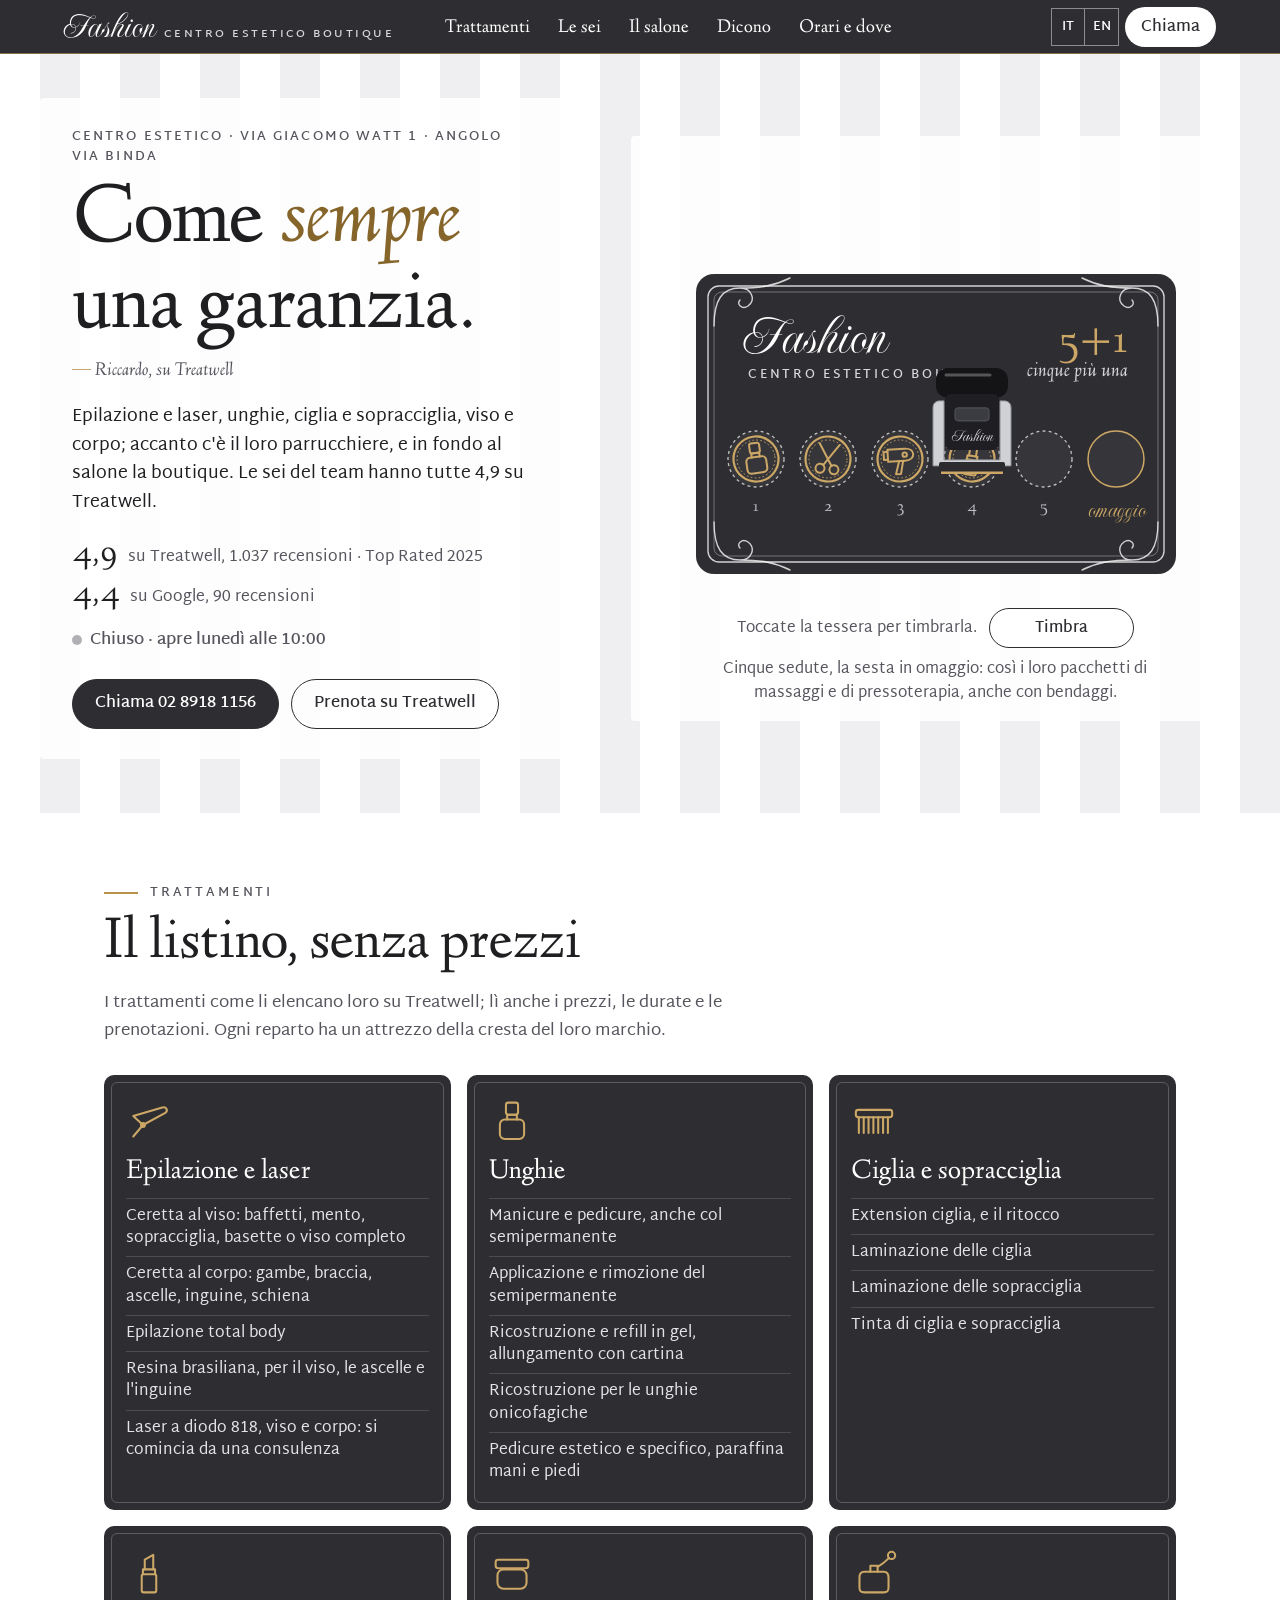
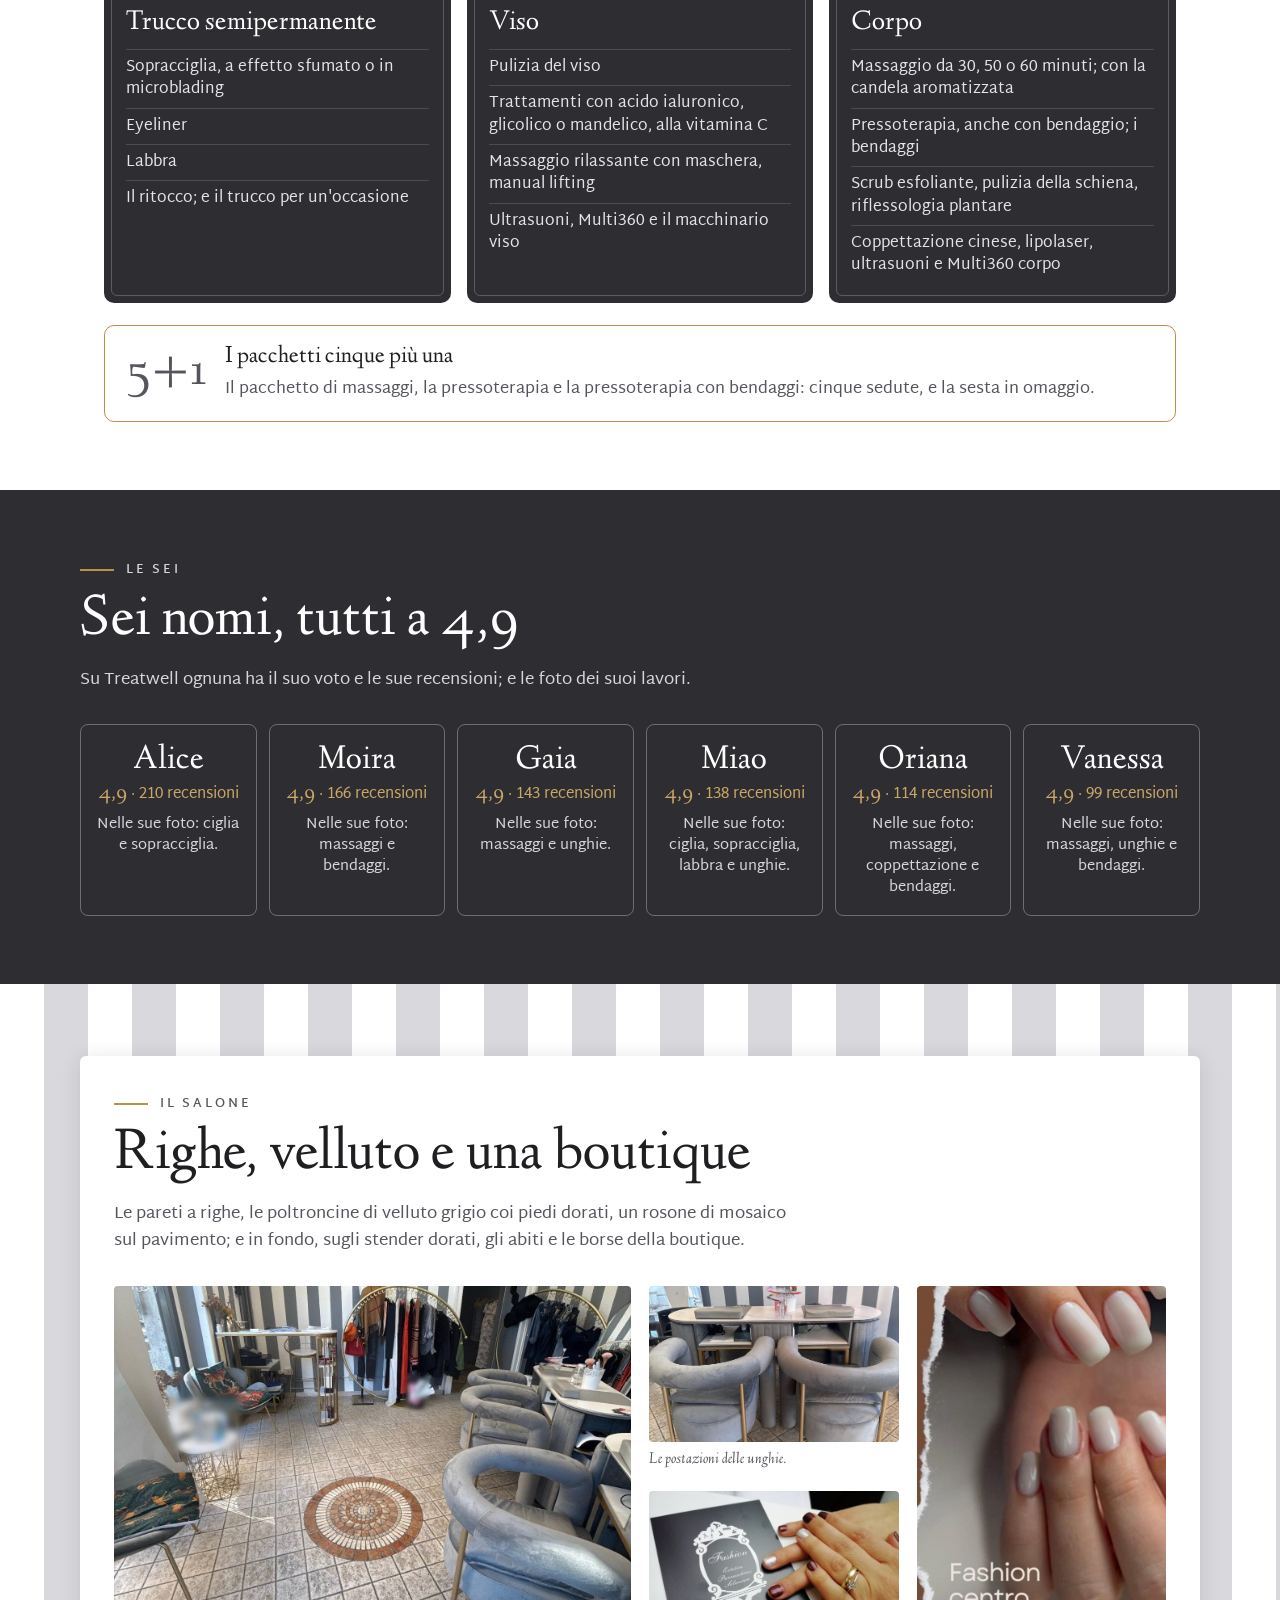
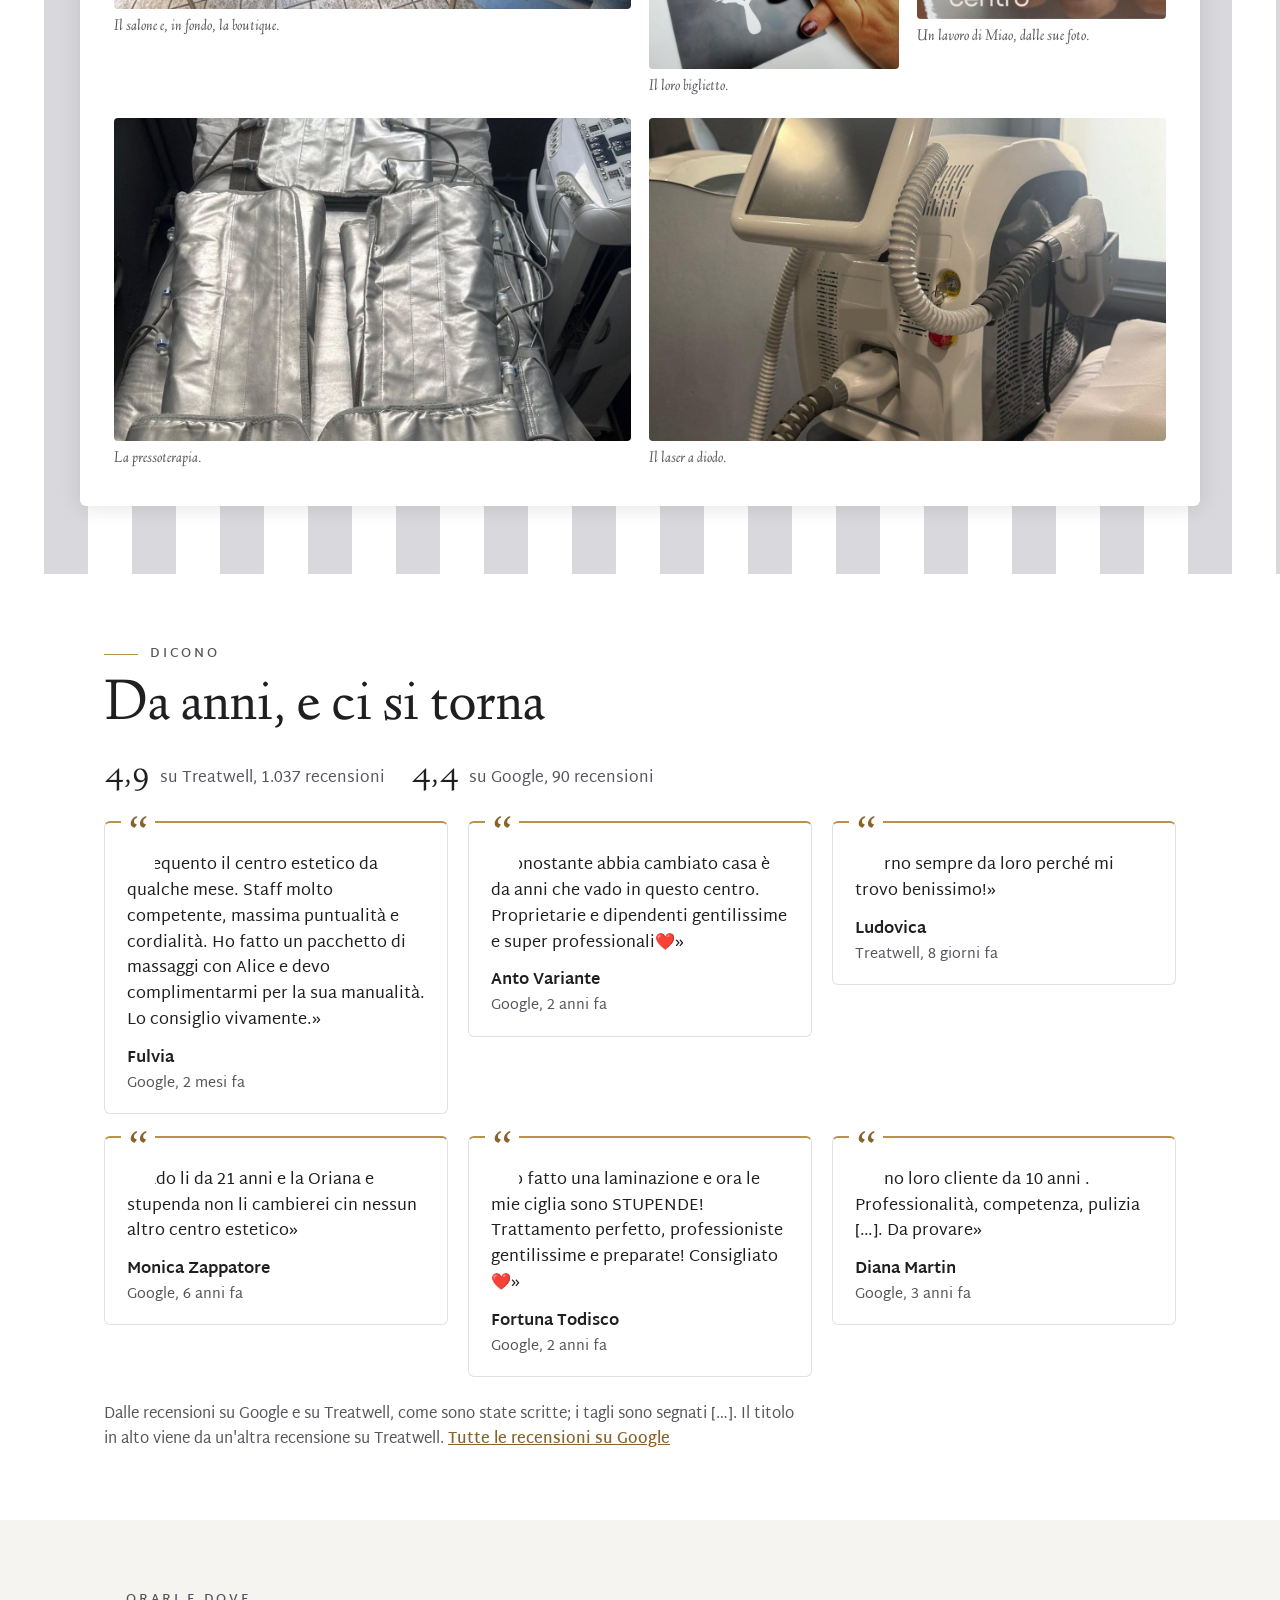
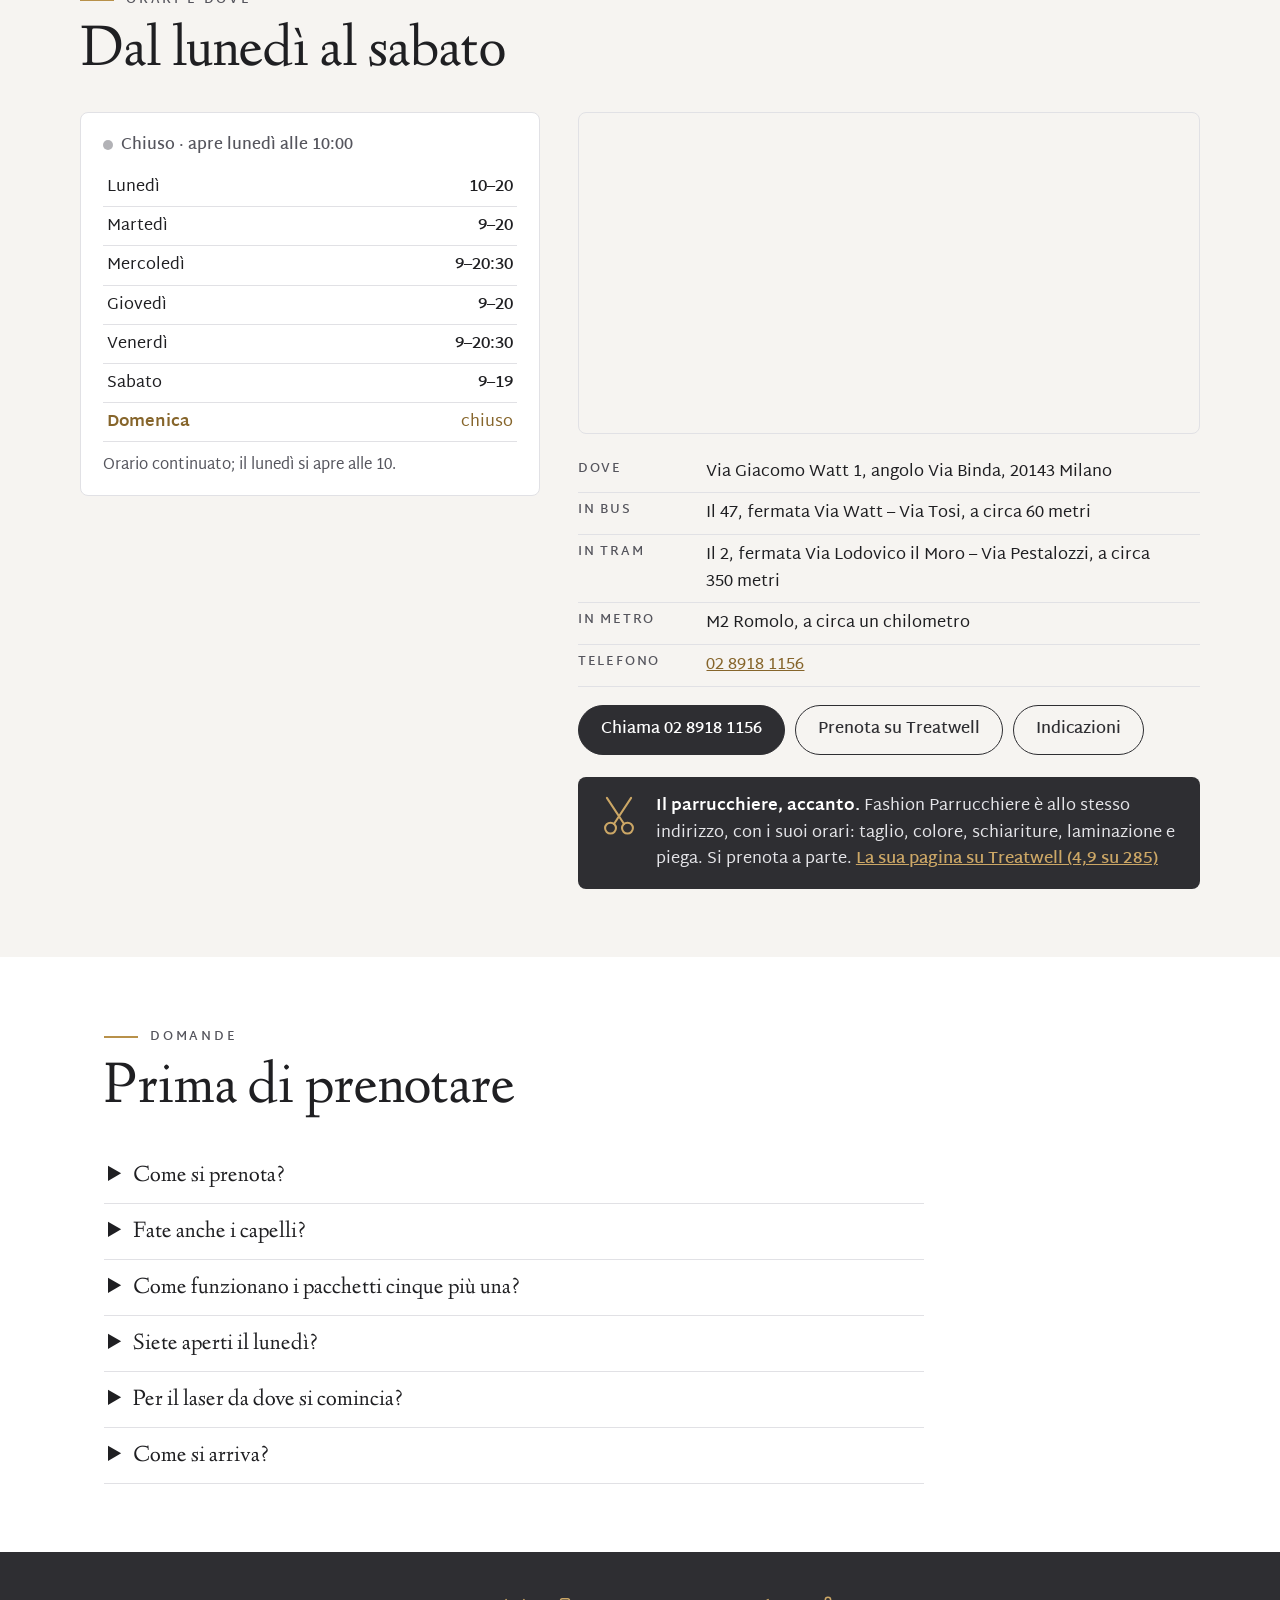
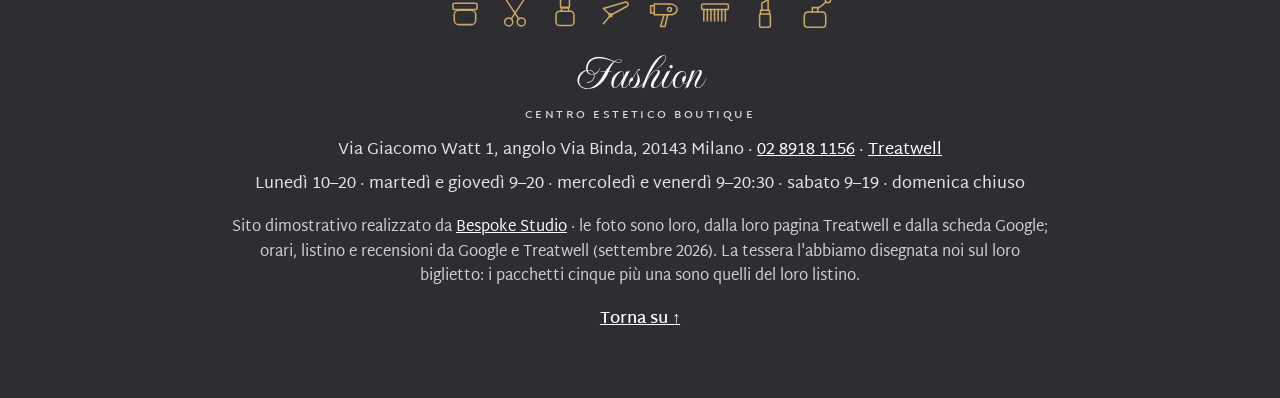
==== index.html @ 40dfea44 "Fashion Centro Estetico Boutique, Via Watt 1 — la tessera cinque più una Il centro estetico di Via G" ====
<!DOCTYPE html>
<html lang="it" class="no-js">
<head>
<meta charset="utf-8">
<meta name="viewport" content="width=device-width, initial-scale=1">
<script>(function(){var r=document.documentElement;r.classList.remove('no-js');
/* la firma: finché main.js non parte la tessera resta senza timbri; se il codice non arriva, dopo 2,5 s è piena (stato finale) */
try{if(!matchMedia('(prefers-reduced-motion: reduce)').matches){r.classList.add('firma-attesa');window.__attesaTessera=setTimeout(function(){r.classList.remove('firma-attesa')},2500)}}catch(e){}})()</script>
<title>Fashion Centro Estetico Boutique — Via Watt 1, Milano</title>
<meta name="description" content="Fashion Centro Estetico Boutique, Via Giacomo Watt 1 (angolo Via Binda), Milano: epilazione e laser, unghie, ciglia e sopracciglia, trucco semipermanente, viso e corpo; accanto il parrucchiere e in fondo al salone la boutique. Treatwell 4,9 su 1.037 recensioni. Tel. 02 8918 1156.">
<link rel="canonical" href="https://rotenzark.github.io/fashion-centro-estetico-via-watt/">
<meta property="og:type" content="website">
<meta property="og:title" content="Fashion Centro Estetico Boutique — come sempre una garanzia">
<meta property="og:description" content="Il centro estetico di Via Giacomo Watt 1, Milano: epilazione, unghie, ciglia, viso e corpo, e i pacchetti cinque più una.">
<meta property="og:image" content="https://rotenzark.github.io/fashion-centro-estetico-via-watt/img/og.jpg">
<meta property="og:url" content="https://rotenzark.github.io/fashion-centro-estetico-via-watt/">
<meta property="og:locale" content="it_IT">
<meta name="twitter:card" content="summary_large_image">
<meta name="theme-color" content="#2E2E32">
<link rel="icon" href="img/favicon.svg" type="image/svg+xml">
<link rel="icon" href="img/favicon-32.png" sizes="32x32" type="image/png">
<link rel="apple-touch-icon" href="img/apple-touch-icon.png">
<link rel="preconnect" href="https://fonts.googleapis.com">
<link rel="preconnect" href="https://fonts.gstatic.com" crossorigin>
<link href="https://fonts.googleapis.com/css2?family=Imperial+Script&amp;family=Linden+Hill:ital@0;1&amp;family=Martel+Sans:wght@400;600;700&amp;display=swap" rel="stylesheet">
<link rel="stylesheet" href="css/styles.css?v=1">
<script src="https://cdn.jsdelivr.net/npm/gsap@3.12.5/dist/gsap.min.js" defer></script>
<script src="https://cdn.jsdelivr.net/npm/gsap@3.12.5/dist/ScrollTrigger.min.js" defer></script>
<script src="js/main.js?v=1" defer></script>
<script type="application/ld+json">
{"@context":"https://schema.org","@type":"BeautySalon","name":"Fashion Centro Estetico Boutique","description":"Centro estetico in Via Giacomo Watt 1, angolo Via Binda, a Milano: epilazione a cera, resina e laser a diodo, unghie, ciglia e sopracciglia, trucco semipermanente, trattamenti viso e corpo, massaggi e pressoterapia anche in pacchetti cinque più una. Accanto il parrucchiere, in fondo al salone la boutique.","url":"https://rotenzark.github.io/fashion-centro-estetico-via-watt/","image":"https://rotenzark.github.io/fashion-centro-estetico-via-watt/img/og.jpg","telephone":"+39 02 8918 1156","address":{"@type":"PostalAddress","streetAddress":"Via Giacomo Watt 1","postalCode":"20143","addressLocality":"Milano","addressRegion":"MI","addressCountry":"IT"},"geo":{"@type":"GeoCoordinates","latitude":45.44437,"longitude":9.155},"openingHoursSpecification":[{"@type":"OpeningHoursSpecification","dayOfWeek":"Monday","opens":"10:00","closes":"20:00"},{"@type":"OpeningHoursSpecification","dayOfWeek":["Tuesday","Thursday"],"opens":"09:00","closes":"20:00"},{"@type":"OpeningHoursSpecification","dayOfWeek":["Wednesday","Friday"],"opens":"09:00","closes":"20:30"},{"@type":"OpeningHoursSpecification","dayOfWeek":"Saturday","opens":"09:00","closes":"19:00"}],"aggregateRating":{"@type":"AggregateRating","ratingValue":"4.4","reviewCount":"90","bestRating":"5"},"sameAs":["https://www.treatwell.it/salone/fashion-centro-estetico-boutique/"]}
</script>
<script type="application/ld+json">
{"@context":"https://schema.org","@type":"FAQPage","mainEntity":[
{"@type":"Question","name":"Come si prenota?","acceptedAnswer":{"@type":"Answer","text":"Online su Treatwell (il bottone «Prenota online» della loro scheda Google porta lì) oppure al telefono, allo 02 8918 1156."}},
{"@type":"Question","name":"Fate anche i capelli?","acceptedAnswer":{"@type":"Answer","text":"Sì: accanto c'è il loro parrucchiere, Fashion Parrucchiere, allo stesso indirizzo. Si prenota a parte, sulla sua pagina Treatwell."}},
{"@type":"Question","name":"Come funzionano i pacchetti cinque più una?","acceptedAnswer":{"@type":"Answer","text":"Ci sono per i massaggi, per la pressoterapia e per la pressoterapia con bendaggi: cinque sedute, e la sesta in omaggio. Così nel loro listino su Treatwell."}},
{"@type":"Question","name":"Siete aperti il lunedì?","acceptedAnswer":{"@type":"Answer","text":"Sì, dalle 10 alle 20. Dal martedì al sabato si apre alle 9; il mercoledì e il venerdì si chiude alle 20:30, il sabato alle 19. La domenica è chiuso."}},
{"@type":"Question","name":"Per il laser da dove si comincia?","acceptedAnswer":{"@type":"Answer","text":"Da una consulenza: nel loro listino c'è apposta, prima dell'epilazione laser di viso e corpo (un laser a diodo 818)."}},
{"@type":"Question","name":"Come si arriva?","acceptedAnswer":{"@type":"Answer","text":"In Via Giacomo Watt 1, angolo Via Binda. Il bus 47 ferma in Via Watt – Via Tosi, a circa 60 metri; il tram 2 in Via Lodovico il Moro – Via Pestalozzi, a circa 350 metri; la M2 Romolo è a circa un chilometro."}}
]}
</script>
</head>
<body>

<a class="salta" href="#contenuto" data-i18n="m.salta">Vai al contenuto</a>

<header class="testata" id="testata">
  <div class="testata__dentro">
    <a class="marchio" href="#inizio" aria-label="Fashion Centro Estetico Boutique: torna all'inizio" data-i18n-aria="m.top">
      <span class="marchio__nome" aria-hidden="true">Fashion</span>
      <span class="marchio__sotto" aria-hidden="true">Centro Estetico Boutique</span>
    </a>
    <nav id="mainNav" class="voci" aria-label="Le sezioni" data-i18n-aria="m.nav">
      <a href="#trattamenti" data-i18n="n.trattamenti">Trattamenti</a>
      <a href="#sei" data-i18n="n.sei">Le sei</a>
      <a href="#salone" data-i18n="n.salone">Il salone</a>
      <a href="#dicono" data-i18n="n.dicono">Dicono</a>
      <a href="#orari" data-i18n="n.orari">Orari e dove</a>
    </nav>
    <div class="testata__azioni">
      <div class="lingue" role="group" aria-label="Lingua" data-i18n-aria="m.lingua">
        <button type="button" data-lang="it" aria-pressed="true">IT</button>
        <button type="button" data-lang="en" aria-pressed="false">EN</button>
      </div>
      <a class="chiama" href="tel:+390289181156"><span data-i18n="t.chiama">Chiama</span></a>
      <button id="burger" class="burger" type="button" aria-expanded="false" aria-controls="menuMobile" aria-label="Apri il menu" data-i18n-aria="m.menu"><span></span><span></span><span></span></button>
    </div>
  </div>
</header>

<nav id="menuMobile" class="menu-mobile" hidden aria-label="Le sezioni" data-i18n-aria="m.nav">
  <a href="#trattamenti" data-i18n="n.trattamenti">Trattamenti</a>
  <a href="#sei" data-i18n="n.sei">Le sei</a>
  <a href="#salone" data-i18n="n.salone">Il salone</a>
  <a href="#dicono" data-i18n="n.dicono">Dicono</a>
  <a href="#orari" data-i18n="n.orari">Orari e dove</a>
  <a href="#domande" data-i18n="n.domande">Domande</a>
  <a class="menu-mobile__tel" href="tel:+390289181156"><span data-i18n="t.chiama">Chiama</span> <span class="intero">02 8918 1156</span></a>
</nav>

<main id="contenuto">

  <!-- ══════ L'APERTURA: «come sempre una garanzia», e la tessera cinque più una ══════ -->
  <section id="inizio" class="apertura" aria-labelledby="titolo">
    <div class="apertura__testo">
      <p class="apertura__sopra" data-i18n="h.sopra">Centro estetico · Via&nbsp;Giacomo&nbsp;Watt&nbsp;1 · angolo Via&nbsp;Binda</p>
      <h1 id="titolo" class="apertura__titolo" data-i18n="h.titolo">Come <em>sempre</em> una garanzia.</h1>
      <p class="apertura__chi">Riccardo, <span data-i18n="h.chi">su Treatwell</span></p>
      <p class="apertura__frase" data-i18n="h.testo">Epilazione e laser, unghie, ciglia e sopracciglia, viso e corpo; accanto c&#39;è il loro parrucchiere, e in fondo al salone la boutique. Le sei del team hanno tutte 4,9 su Treatwell.</p>
      <div class="voti">
        <p class="voto voto--tw"><b class="voto__n">4,9</b> <span class="voto__su" data-i18n="h.treatwell">su Treatwell, 1.037 recensioni · Top Rated 2025</span></p>
        <p class="voto"><b class="voto__n">4,4</b> <span class="voto__su" data-i18n="h.google">su Google, 90 recensioni</span></p>
      </div>
      <p class="stato" id="orarioStato">Lun 10–20 · mar–sab dalle 9</p>
      <div class="apertura__azioni">
        <a class="bottone bottone--pieno" href="tel:+390289181156"><span data-i18n="t.chiama">Chiama</span>&nbsp;<span class="intero">02 8918 1156</span></a>
        <a class="bottone" href="https://www.treatwell.it/salone/fashion-centro-estetico-boutique/" target="_blank" rel="noopener" data-i18n="t.prenota">Prenota su Treatwell</a>
      </div>
    </div>
    <div class="apertura__firma">
      <figure class="tessera" id="tessera" data-firma="fatta">
        <!--TESSERA--><svg class="tessera__svg" id="tesseraSvg" viewBox="0 0 560 440" role="img" aria-labelledby="tesseraTitolo tesseraDesc">
        <title id="tesseraTitolo" data-i18n="f.titolo">La tessera «cinque più una»</title>
        <desc id="tesseraDesc" data-i18n="f.desc">Un cartoncino antracite come il loro biglietto, con «Fashion» in corsivo e sei caselle: un timbro scende su ognuna e lascia in oro un attrezzo del loro marchio, lo smalto, le forbici, il phon, il rossetto, il pettine; sulla sesta, l'omaggio, lo specchio.</desc>
        <g class="tessera__carta">
          <rect class="carta__fondo" x="40" y="120" width="480" height="300" rx="18"/>
          <rect class="carta__filo" x="52" y="132" width="456" height="276" rx="11"/>
          <rect class="carta__filo carta__filo--sottile" x="58" y="138" width="444" height="264" rx="8"/>
          <path class="carta__ricciolo" d="M58 172 C58 146 66 134 84 134 C96 134 100 146 92 152 C86 156 80 150 84 146 M84 134 C104 134 118 132 134 124" /><path class="carta__ricciolo" d="M58 172 C58 146 66 134 84 134 C96 134 100 146 92 152 C86 156 80 150 84 146 M84 134 C104 134 118 132 134 124" transform="matrix(-1 0 0 1 560 0)"/><path class="carta__ricciolo" d="M58 172 C58 146 66 134 84 134 C96 134 100 146 92 152 C86 156 80 150 84 146 M84 134 C104 134 118 132 134 124" transform="matrix(1 0 0 -1 0 540)"/><path class="carta__ricciolo" d="M58 172 C58 146 66 134 84 134 C96 134 100 146 92 152 C86 156 80 150 84 146 M84 134 C104 134 118 132 134 124" transform="matrix(-1 0 0 -1 560 540)"/>
          <text class="carta__marchio" x="88" y="198">Fashion</text>
          <text class="carta__sotto" x="92" y="224">CENTRO ESTETICO BOUTIQUE</text>
          <text class="carta__cifra" x="472" y="198" text-anchor="end">5+1</text>
          <text class="carta__cifra-sotto" x="472" y="222" text-anchor="end" data-i18n="f.cinque">cinque più una</text>
          <g class="casella" data-casella="0"><circle class="casella__cerchio" cx="100" cy="305" r="28"/><text class="casella__n" x="100" y="357" text-anchor="middle">1</text></g>
          <g class="casella" data-casella="1"><circle class="casella__cerchio" cx="172" cy="305" r="28"/><text class="casella__n" x="172" y="357" text-anchor="middle">2</text></g>
          <g class="casella" data-casella="2"><circle class="casella__cerchio" cx="244" cy="305" r="28"/><text class="casella__n" x="244" y="357" text-anchor="middle">3</text></g>
          <g class="casella" data-casella="3"><circle class="casella__cerchio" cx="316" cy="305" r="28"/><text class="casella__n" x="316" y="357" text-anchor="middle">4</text></g>
          <g class="casella" data-casella="4"><circle class="casella__cerchio" cx="388" cy="305" r="28"/><text class="casella__n" x="388" y="357" text-anchor="middle">5</text></g>
          <g class="casella casella--omaggio" data-casella="5"><circle class="casella__cerchio" cx="460" cy="305" r="28"/><text class="casella__omaggio" x="460" y="363" text-anchor="middle" data-i18n="f.omaggio">omaggio</text></g>
        </g>
        <g class="tessera__impronte">
          <g class="impronta" data-impronta="0" transform="translate(100 305) rotate(-8)"><circle class="impronta__anello" r="22.5"/><circle class="impronta__anello impronta__anello--dentro" r="19"/><g class="impronta__segno"><rect x="-10" y="-2" width="20" height="16" rx="4"/><path d="M-4 -2 V-6 H4 V-2"/><rect x="-5" y="-16" width="10" height="10" rx="2"/></g></g>
          <g class="impronta" data-impronta="1" transform="translate(172 305) rotate(6)"><circle class="impronta__anello" r="22.5"/><circle class="impronta__anello impronta__anello--dentro" r="19"/><g class="impronta__segno"><circle cx="-7" cy="10" r="4.5"/><circle cx="7" cy="10" r="4.5"/><path d="M-4.2 6.6 L10 -15 M4.2 6.6 L-10 -15"/></g></g>
          <g class="impronta" data-impronta="2" transform="translate(244 305) rotate(-4)"><circle class="impronta__anello" r="22.5"/><circle class="impronta__anello impronta__anello--dentro" r="19"/><g class="impronta__segno"><path d="M-12 -10 H5 C11 -10 13.5 -7 13.5 -4 C13.5 -1 11 2 5 2 H-12 Z"/><path d="M-12 -8 H-16 V0 H-12"/><path d="M-1 2 L-5 15 H0 L3 2"/><circle cx="5" cy="-4" r="2.2"/></g></g>
          <g class="impronta" data-impronta="3" transform="translate(316 305) rotate(9)"><circle class="impronta__anello" r="22.5"/><circle class="impronta__anello impronta__anello--dentro" r="19"/><g class="impronta__segno"><rect x="-6" y="1" width="12" height="15" rx="1.5"/><path d="M-5 1 V-3 H5 V1"/><path d="M-3.5 -3 V-11 L3.5 -15 V-3"/></g></g>
          <g class="impronta" data-impronta="4" transform="translate(388 305) rotate(-6)"><circle class="impronta__anello" r="22.5"/><circle class="impronta__anello impronta__anello--dentro" r="19"/><g class="impronta__segno"><rect x="-15" y="-10" width="30" height="6" rx="2"/><path d="M-12.5 -4 V9 M-8.5 -4 V9 M-4.5 -4 V9 M-0.5 -4 V9 M3.5 -4 V9 M7.5 -4 V9 M11.5 -4 V9"/></g></g>
          <g class="impronta impronta--omaggio" data-impronta="5" transform="translate(460 305) rotate(3)"><circle class="impronta__anello" r="22.5"/><circle class="impronta__anello impronta__anello--dentro" r="19"/><g class="impronta__segno"><ellipse cx="0" cy="-5" rx="9" ry="11"/><ellipse cx="0" cy="-5" rx="5.5" ry="7.5"/><path d="M0 6 V16"/><path d="M-3 16 H3"/></g></g>
        </g>
        <g class="timbro" id="tesseraTimbro" transform="translate(466 114)">
          <path class="timbro__telaio" d="M-39 -8 V-66 C-39 -71 -36 -73 -32 -73 H-28 V-14 H28 V-73 H32 C36 -73 39 -71 39 -66 V-8 Z"/>
          <g class="timbro__corpo" id="tesseraCorpo">
            <rect class="timbro__cappello" x="-36" y="-106" width="72" height="30" rx="12"/>
            <path class="timbro__luce" d="M-26 -99 H18"/>
            <rect class="timbro__busto" x="-27" y="-80" width="54" height="56" rx="6"/>
            <rect class="timbro__finestra" x="-17" y="-66" width="34" height="13" rx="3"/>
            <text class="timbro__nome" x="0" y="-33" text-anchor="middle">Fashion</text>
          </g>
          <rect class="timbro__piastra" x="-33" y="-12" width="66" height="12" rx="2"/>
          <path class="timbro__inchiostro" d="M-31 -1.2 H31"/>
        </g>
      </svg><!--/TESSERA-->
      </figure>
      <p class="tessera__nota"><span class="tessera__invito" data-i18n="f.invito">Toccate la tessera per timbrarla.</span> <button type="button" class="tessera__tasto" id="tesseraTasto">Nuova tessera</button></p>
      <p class="tessera__didascalia" data-i18n="f.didascalia">Cinque sedute, la sesta in omaggio: così i loro pacchetti di massaggi e di pressoterapia, anche con bendaggi.</p>
      <p class="visually-hidden" id="tesseraLeggi" aria-live="polite"></p>
    </div>
  </section>

  <!-- ══════ I TRATTAMENTI: il listino, senza prezzi ══════ -->
  <section id="trattamenti" class="capitolo" aria-labelledby="trattamentiT">
    <p class="etichetta" data-i18n="l.etichetta">Trattamenti</p>
    <h2 id="trattamentiT" class="capitolo__titolo" data-i18n="l.titolo">Il listino, senza prezzi</h2>
    <p class="capitolo__sotto" data-i18n="l.sotto">I trattamenti come li elencano loro su Treatwell; lì anche i prezzi, le durate e le prenotazioni. Ogni reparto ha un attrezzo della cresta del loro marchio.</p>
    <ul class="reparti">
      <li class="reparto reveal">
        <!--ICONA:rasoio--><svg class="attrezzo attrezzo--rasoio" viewBox="-19 -19 38 38" aria-hidden="true" focusable="false"><path d="M-13 -5 L11 -12 C14.5 -12.8 16 -9.5 13.5 -7.5 L-5 2.5 Z"/><path d="M-5 2.5 L-13 12"/><circle cx="-5" cy="2.5" r="1.6"/></svg>
        <h3 class="reparto__nome" data-i18n="r.1">Epilazione e laser</h3>
        <ul class="reparto__voci">
          <li data-i18n="r.1a">Ceretta al viso: baffetti, mento, sopracciglia, basette o viso completo</li>
          <li data-i18n="r.1b">Ceretta al corpo: gambe, braccia, ascelle, inguine, schiena</li>
          <li data-i18n="r.1c">Epilazione total body</li>
          <li data-i18n="r.1d">Resina brasiliana, per il viso, le ascelle e l&#39;inguine</li>
          <li data-i18n="r.1e">Laser a diodo 818, viso e corpo: si comincia da una consulenza</li>
        </ul>
      </li>
      <li class="reparto reveal">
        <!--ICONA:smalto--><svg class="attrezzo attrezzo--smalto" viewBox="-19 -19 38 38" aria-hidden="true" focusable="false"><rect x="-10" y="-2" width="20" height="16" rx="4"/><path d="M-4 -2 V-6 H4 V-2"/><rect x="-5" y="-16" width="10" height="10" rx="2"/></svg>
        <h3 class="reparto__nome" data-i18n="r.2">Unghie</h3>
        <ul class="reparto__voci">
          <li data-i18n="r.2a">Manicure e pedicure, anche col semipermanente</li>
          <li data-i18n="r.2b">Applicazione e rimozione del semipermanente</li>
          <li data-i18n="r.2c">Ricostruzione e refill in gel, allungamento con cartina</li>
          <li data-i18n="r.2d">Ricostruzione per le unghie onicofagiche</li>
          <li data-i18n="r.2e">Pedicure estetico e specifico, paraffina mani e piedi</li>
        </ul>
      </li>
      <li class="reparto reveal">
        <!--ICONA:pettine--><svg class="attrezzo attrezzo--pettine" viewBox="-19 -19 38 38" aria-hidden="true" focusable="false"><rect x="-15" y="-10" width="30" height="6" rx="2"/><path d="M-12.5 -4 V9 M-8.5 -4 V9 M-4.5 -4 V9 M-0.5 -4 V9 M3.5 -4 V9 M7.5 -4 V9 M11.5 -4 V9"/></svg>
        <h3 class="reparto__nome" data-i18n="r.3">Ciglia e sopracciglia</h3>
        <ul class="reparto__voci">
          <li data-i18n="r.3a">Extension ciglia, e il ritocco</li>
          <li data-i18n="r.3b">Laminazione delle ciglia</li>
          <li data-i18n="r.3c">Laminazione delle sopracciglia</li>
          <li data-i18n="r.3d">Tinta di ciglia e sopracciglia</li>
        </ul>
      </li>
      <li class="reparto reveal">
        <!--ICONA:rossetto--><svg class="attrezzo attrezzo--rossetto" viewBox="-19 -19 38 38" aria-hidden="true" focusable="false"><rect x="-6" y="1" width="12" height="15" rx="1.5"/><path d="M-5 1 V-3 H5 V1"/><path d="M-3.5 -3 V-11 L3.5 -15 V-3"/></svg>
        <h3 class="reparto__nome" data-i18n="r.4">Trucco semipermanente</h3>
        <ul class="reparto__voci">
          <li data-i18n="r.4a">Sopracciglia, a effetto sfumato o in microblading</li>
          <li data-i18n="r.4b">Eyeliner</li>
          <li data-i18n="r.4c">Labbra</li>
          <li data-i18n="r.4d">Il ritocco; e il trucco per un&#39;occasione</li>
        </ul>
      </li>
      <li class="reparto reveal">
        <!--ICONA:vasetto--><svg class="attrezzo attrezzo--vasetto" viewBox="-19 -19 38 38" aria-hidden="true" focusable="false"><rect x="-12" y="-3" width="24" height="16" rx="5"/><rect x="-13.5" y="-11" width="27" height="7" rx="2"/></svg>
        <h3 class="reparto__nome" data-i18n="r.5">Viso</h3>
        <ul class="reparto__voci">
          <li data-i18n="r.5a">Pulizia del viso</li>
          <li data-i18n="r.5b">Trattamenti con acido ialuronico, glicolico o mandelico, alla vitamina C</li>
          <li data-i18n="r.5c">Massaggio rilassante con maschera, manual lifting</li>
          <li data-i18n="r.5d">Ultrasuoni, Multi360 e il macchinario viso</li>
        </ul>
      </li>
      <li class="reparto reveal">
        <!--ICONA:profumo--><svg class="attrezzo attrezzo--profumo" viewBox="-19 -19 38 38" aria-hidden="true" focusable="false"><path d="M-8 -1 H8 C11 -1 12 1 12 4 V12 C12 15 11 16 8 16 H-8 C-11 16 -12 15 -12 12 V4 C-12 1 -11 -1 -8 -1 Z"/><path d="M-3 -1 V-6 H3 V-1"/><path d="M3 -5 C8 -8 11 -11 12.5 -12.5"/><circle cx="14.5" cy="-14.5" r="3"/></svg>
        <h3 class="reparto__nome" data-i18n="r.6">Corpo</h3>
        <ul class="reparto__voci">
          <li data-i18n="r.6a">Massaggio da 30, 50 o 60 minuti; con la candela aromatizzata</li>
          <li data-i18n="r.6b">Pressoterapia, anche con bendaggio; i bendaggi</li>
          <li data-i18n="r.6c">Scrub esfoliante, pulizia della schiena, riflessologia plantare</li>
          <li data-i18n="r.6d">Coppettazione cinese, lipolaser, ultrasuoni e Multi360 corpo</li>
        </ul>
      </li>
    </ul>
    <div class="pacchetti reveal">
      <p class="pacchetti__cifra" aria-hidden="true">5+1</p>
      <div>
        <h3 class="pacchetti__titolo" data-i18n="p.titolo">I pacchetti cinque più una</h3>
        <p data-i18n="p.testo">Il pacchetto di massaggi, la pressoterapia e la pressoterapia con bendaggi: cinque sedute, e la sesta in omaggio.</p>
      </div>
    </div>
  </section>

  <!-- ══════ LE SEI ══════ -->
  <section id="sei" class="capitolo capitolo--scuro" aria-labelledby="seiT">
    <p class="etichetta" data-i18n="s.etichetta">Le sei</p>
    <h2 id="seiT" class="capitolo__titolo" data-i18n="s.titolo">Sei nomi, tutti a 4,9</h2>
    <p class="capitolo__sotto" data-i18n="s.sotto">Su Treatwell ognuna ha il suo voto e le sue recensioni; e le foto dei suoi lavori.</p>
    <ul class="sei">
      <li class="una reveal"><h3 class="una__nome">Alice</h3><p class="una__voto"><b>4,9</b> <span data-i18n="s.r210">· 210 recensioni</span></p><p class="una__foto" data-i18n="s.alice">Nelle sue foto: ciglia e sopracciglia.</p></li>
      <li class="una reveal"><h3 class="una__nome">Moira</h3><p class="una__voto"><b>4,9</b> <span data-i18n="s.r166">· 166 recensioni</span></p><p class="una__foto" data-i18n="s.moira">Nelle sue foto: massaggi e bendaggi.</p></li>
      <li class="una reveal"><h3 class="una__nome">Gaia</h3><p class="una__voto"><b>4,9</b> <span data-i18n="s.r143">· 143 recensioni</span></p><p class="una__foto" data-i18n="s.gaia">Nelle sue foto: massaggi e unghie.</p></li>
      <li class="una reveal"><h3 class="una__nome">Miao</h3><p class="una__voto"><b>4,9</b> <span data-i18n="s.r138">· 138 recensioni</span></p><p class="una__foto" data-i18n="s.miao">Nelle sue foto: ciglia, sopracciglia, labbra e unghie.</p></li>
      <li class="una reveal"><h3 class="una__nome">Oriana</h3><p class="una__voto"><b>4,9</b> <span data-i18n="s.r114">· 114 recensioni</span></p><p class="una__foto" data-i18n="s.oriana">Nelle sue foto: massaggi, coppettazione e bendaggi.</p></li>
      <li class="una reveal"><h3 class="una__nome">Vanessa</h3><p class="una__voto"><b>4,9</b> <span data-i18n="s.r99">· 99 recensioni</span></p><p class="una__foto" data-i18n="s.vanessa">Nelle sue foto: massaggi, unghie e bendaggi.</p></li>
    </ul>
  </section>

  <!-- ══════ IL SALONE E LA BOUTIQUE ══════ -->
  <section id="salone" class="capitolo capitolo--righe" aria-labelledby="saloneT">
    <div class="righe__foglio">
      <p class="etichetta" data-i18n="v.etichetta">Il salone</p>
      <h2 id="saloneT" class="capitolo__titolo" data-i18n="v.titolo">Righe, velluto e una boutique</h2>
      <p class="capitolo__sotto" data-i18n="v.sotto">Le pareti a righe, le poltroncine di velluto grigio coi piedi dorati, un rosone di mosaico sul pavimento; e in fondo, sugli stender dorati, gli abiti e le borse della boutique.</p>
      <ul class="galleria">
        <li class="galleria__grande reveal"><figure><button type="button" class="foto" data-full="img/salone.jpg" aria-label="Ingrandisci la foto" data-i18n-aria="m.ingrandisci"><img src="img/salone.jpg" width="1280" height="800" alt="Il salone: pareti a righe grigie e bianche, due stender ad arco dorati con abiti e borse, poltroncine di velluto grigio coi piedi dorati e un rosone di mosaico sul pavimento." data-i18n-alt="a.salone"></button><figcaption data-i18n="c.salone">Il salone e, in fondo, la boutique.</figcaption></figure></li>
        <li class="reveal"><figure><button type="button" class="foto" data-full="img/postazioni.jpg" aria-label="Ingrandisci la foto" data-i18n-aria="m.ingrandisci"><img src="img/postazioni.jpg" width="1200" height="750" alt="Le due postazioni delle unghie: un tavolo ovale di marmo bianco, due poltroncine di velluto grigio coi piedi dorati, la ruota dei colori degli smalti." data-i18n-alt="a.postazioni"></button><figcaption data-i18n="c.postazioni">Le postazioni delle unghie.</figcaption></figure></li>
        <li class="galleria__alta reveal"><figure><button type="button" class="foto" data-full="img/unghie.jpg" aria-label="Ingrandisci la foto" data-i18n-aria="m.ingrandisci"><img src="img/unghie.jpg" width="720" height="960" alt="Unghie color latte, lucide, sul cartoncino con la scritta Fashion centro." data-i18n-alt="a.unghie"></button><figcaption data-i18n="c.unghie">Un lavoro di Miao, dalle sue foto.</figcaption></figure></li>
        <li class="reveal"><figure><button type="button" class="foto" data-full="img/biglietto.jpg" aria-label="Ingrandisci la foto" data-i18n-aria="m.ingrandisci"><img src="img/biglietto.jpg" width="1200" height="855" alt="Il loro biglietto antracite con uno specchio a mano disegnato in bianco, la scritta Fashion e sotto Estetica, Parrucchiere, Solarium; accanto, due mani con lo smalto." data-i18n-alt="a.biglietto"></button><figcaption data-i18n="c.biglietto">Il loro biglietto.</figcaption></figure></li>
        <li class="galleria__larga reveal"><figure><button type="button" class="foto" data-full="img/pressoterapia.jpg" aria-label="Ingrandisci la foto" data-i18n-aria="m.ingrandisci"><img src="img/pressoterapia.jpg" width="1200" height="750" alt="Le gambiere argentate della pressoterapia distese sul lettino, col pannello dell'apparecchio accanto." data-i18n-alt="a.pressoterapia"></button><figcaption data-i18n="c.pressoterapia">La pressoterapia.</figcaption></figure></li>
        <li class="galleria__larga reveal"><figure><button type="button" class="foto" data-full="img/laser.jpg" aria-label="Ingrandisci la foto" data-i18n-aria="m.ingrandisci"><img src="img/laser.jpg" width="1200" height="750" alt="Il laser, bianco, col suo schermo e il manipolo, accanto al lettino." data-i18n-alt="a.laser"></button><figcaption data-i18n="c.laser">Il laser a diodo.</figcaption></figure></li>
      </ul>
    </div>
  </section>

  <!-- ══════ DICONO ══════ -->
  <section id="dicono" class="capitolo" aria-labelledby="diconoT">
    <p class="etichetta" data-i18n="d.etichetta">Dicono</p>
    <h2 id="diconoT" class="capitolo__titolo" data-i18n="d.titolo">Da anni, e ci si torna</h2>
    <div class="voti voti--centro">
      <p class="voto voto--tw"><b class="voto__n">4,9</b> <span class="voto__su" data-i18n="d.treatwell">su Treatwell, 1.037 recensioni</span></p>
      <p class="voto"><b class="voto__n">4,4</b> <span class="voto__su" data-i18n="d.google">su Google, 90 recensioni</span></p>
    </div>
    <ul class="recensioni">
      <li class="recensione reveal"><p class="recensione__testo">«Frequento il centro estetico da qualche mese. Staff molto competente, massima puntualità e cordialità. Ho fatto un pacchetto di massaggi con Alice e devo complimentarmi per la sua manualità. Lo consiglio vivamente.»</p><p class="recensione__chi"><b>Fulvia</b> <span data-i18n="d.g2m">Google, 2 mesi fa</span></p></li>
      <li class="recensione reveal"><p class="recensione__testo">«Nonostante abbia cambiato casa è da anni che vado in questo centro. Proprietarie e dipendenti gentilissime e super professionali❤️»</p><p class="recensione__chi"><b>Anto Variante</b> <span data-i18n="d.g2a">Google, 2 anni fa</span></p></li>
      <li class="recensione reveal"><p class="recensione__testo">«Torno sempre da loro perché mi trovo benissimo!»</p><p class="recensione__chi"><b>Ludovica</b> <span data-i18n="d.tw">Treatwell, 8 giorni fa</span></p></li>
      <li class="recensione reveal"><p class="recensione__testo">«Vado li da 21 anni e la Oriana e stupenda non li cambierei cin nessun altro centro estetico»</p><p class="recensione__chi"><b>Monica Zappatore</b> <span data-i18n="d.g6a">Google, 6 anni fa</span></p></li>
      <li class="recensione reveal"><p class="recensione__testo">«Ho fatto una laminazione e ora le mie ciglia sono STUPENDE! Trattamento perfetto, professioniste gentilissime e preparate! Consigliato ❤️»</p><p class="recensione__chi"><b>Fortuna Todisco</b> <span data-i18n="d.g2a">Google, 2 anni fa</span></p></li>
      <li class="recensione reveal"><p class="recensione__testo">«Sono loro cliente da 10 anni . Professionalità, competenza, pulizia […]. Da provare»</p><p class="recensione__chi"><b>Diana Martin</b> <span data-i18n="d.g3a">Google, 3 anni fa</span></p></li>
    </ul>
    <p class="dicono__nota"><span data-i18n="d.nota">Dalle recensioni su Google e su Treatwell, come sono state scritte; i tagli sono segnati […]. Il titolo in alto viene da un&#39;altra recensione su Treatwell.</span> <a href="https://www.google.com/maps/search/?api=1&amp;query=Fashion+Centro+Estetico+Boutique%2C+Via+Giacomo+Watt+1%2C+Milano" target="_blank" rel="noopener" data-i18n="d.tutte">Tutte le recensioni su Google</a></p>
  </section>

  <!-- ══════ ORARI E DOVE ══════ -->
  <section id="orari" class="capitolo capitolo--carta" aria-labelledby="orariT">
    <p class="etichetta" data-i18n="o.etichetta">Orari e dove</p>
    <h2 id="orariT" class="capitolo__titolo" data-i18n="o.titolo">Dal lunedì al sabato</h2>
    <div class="orari">
      <div class="settimana-box reveal">
        <p class="stato stato--settimana" id="orarioStato2" aria-hidden="true"></p>
        <table class="settimana">
          <caption class="visually-hidden" data-i18n="o.cap">Orari di apertura</caption>
          <tbody>
            <tr data-day="1"><th scope="row" data-i18n="g.lun">Lunedì</th><td>10–20</td></tr>
            <tr data-day="2"><th scope="row" data-i18n="g.mar">Martedì</th><td>9–20</td></tr>
            <tr data-day="3"><th scope="row" data-i18n="g.mer">Mercoledì</th><td>9–20:30</td></tr>
            <tr data-day="4"><th scope="row" data-i18n="g.gio">Giovedì</th><td>9–20</td></tr>
            <tr data-day="5"><th scope="row" data-i18n="g.ven">Venerdì</th><td>9–20:30</td></tr>
            <tr data-day="6"><th scope="row" data-i18n="g.sab">Sabato</th><td>9–19</td></tr>
            <tr data-day="0" class="chiuso"><th scope="row" data-i18n="g.dom">Domenica</th><td data-i18n="g.chiuso">chiuso</td></tr>
          </tbody>
        </table>
        <p class="settimana__nota" data-i18n="o.nota">Orario continuato; il lunedì si apre alle 10.</p>
      </div>
      <div class="orari__dove">
        <div class="mappa reveal">
          <iframe title="Mappa: Fashion Centro Estetico Boutique, Via Giacomo Watt 1, Milano" data-i18n-title="o.mappa" src="https://maps.google.com/maps?q=Fashion%20Centro%20Estetico%20Boutique%2C%20Via%20Giacomo%20Watt%201%2C%20Milano&amp;z=16&amp;output=embed" width="600" height="400" loading="lazy" referrerpolicy="no-referrer-when-downgrade"></iframe>
        </div>
        <dl class="indirizzo">
          <div><dt data-i18n="o.dove">Dove</dt><dd data-i18n="o.dovev">Via Giacomo Watt 1, angolo Via Binda, 20143 Milano</dd></div>
          <div><dt data-i18n="o.bus">In bus</dt><dd data-i18n="o.busv">Il 47, fermata Via Watt – Via Tosi, a circa 60&nbsp;metri</dd></div>
          <div><dt data-i18n="o.tram">In tram</dt><dd data-i18n="o.tramv">Il 2, fermata Via Lodovico il Moro – Via Pestalozzi, a circa 350&nbsp;metri</dd></div>
          <div><dt data-i18n="o.metro">In metro</dt><dd data-i18n="o.metrov">M2 Romolo, a circa un chilometro</dd></div>
          <div><dt data-i18n="o.tel">Telefono</dt><dd><a href="tel:+390289181156" class="intero">02 8918 1156</a></dd></div>
        </dl>
        <p class="orari__azioni"><a class="bottone bottone--pieno" href="tel:+390289181156"><span data-i18n="t.chiama">Chiama</span>&nbsp;<span class="intero">02 8918 1156</span></a> <a class="bottone" href="https://www.treatwell.it/salone/fashion-centro-estetico-boutique/" target="_blank" rel="noopener" data-i18n="t.prenota">Prenota su Treatwell</a> <a class="bottone" href="https://www.google.com/maps/dir/?api=1&amp;destination=Fashion+Centro+Estetico+Boutique%2C+Via+Giacomo+Watt+1%2C+Milano" target="_blank" rel="noopener" data-i18n="t.indicazioni">Indicazioni</a></p>
        <div class="accanto reveal">
          <!--ICONA:forbici--><svg class="attrezzo attrezzo--forbici" viewBox="-19 -19 38 38" aria-hidden="true" focusable="false"><circle cx="-7" cy="10" r="4.5"/><circle cx="7" cy="10" r="4.5"/><path d="M-4.2 6.6 L10 -15 M4.2 6.6 L-10 -15"/></svg>
          <p><b data-i18n="o.accanto">Il parrucchiere, accanto.</b> <span data-i18n="o.accantot">Fashion Parrucchiere è allo stesso indirizzo, con i suoi orari: taglio, colore, schiariture, laminazione e piega. Si prenota a parte.</span> <a href="https://www.treatwell.it/salone/fashion-parrucchiere/" target="_blank" rel="noopener" data-i18n="o.accantol">La sua pagina su Treatwell (4,9 su 285)</a></p>
        </div>
      </div>
    </div>
  </section>

  <!-- ══════ DOMANDE ══════ -->
  <section id="domande" class="capitolo" aria-labelledby="domandeT">
    <p class="etichetta" data-i18n="q.etichetta">Domande</p>
    <h2 id="domandeT" class="capitolo__titolo" data-i18n="q.titolo">Prima di prenotare</h2>
    <div class="domande">
      <details><summary data-i18n="q.1">Come si prenota?</summary><p data-i18n="q.1r">Online su Treatwell (il bottone «Prenota online» della loro scheda Google porta lì) oppure al telefono, allo 02 8918 1156.</p></details>
      <details><summary data-i18n="q.2">Fate anche i capelli?</summary><p data-i18n="q.2r">Sì: accanto c&#39;è il loro parrucchiere, Fashion Parrucchiere, allo stesso indirizzo. Si prenota a parte, sulla sua pagina Treatwell.</p></details>
      <details><summary data-i18n="q.3">Come funzionano i pacchetti cinque più una?</summary><p data-i18n="q.3r">Ci sono per i massaggi, per la pressoterapia e per la pressoterapia con bendaggi: cinque sedute, e la sesta in omaggio. Così nel loro listino su Treatwell.</p></details>
      <details><summary data-i18n="q.4">Siete aperti il lunedì?</summary><p data-i18n="q.4r">Sì, dalle 10 alle 20. Dal martedì al sabato si apre alle 9; il mercoledì e il venerdì si chiude alle 20:30, il sabato alle 19. La domenica è chiuso.</p></details>
      <details><summary data-i18n="q.5">Per il laser da dove si comincia?</summary><p data-i18n="q.5r">Da una consulenza: nel loro listino c&#39;è apposta, prima dell&#39;epilazione laser di viso e corpo (un laser a diodo 818).</p></details>
      <details><summary data-i18n="q.6">Come si arriva?</summary><p data-i18n="q.6r">In Via Giacomo Watt 1, angolo Via Binda. Il bus 47 ferma in Via Watt – Via Tosi, a circa 60 metri; il tram 2 in Via Lodovico il Moro – Via Pestalozzi, a circa 350 metri; la M2 Romolo è a circa un chilometro.</p></details>
    </div>
  </section>

</main>

<footer class="piede">
  <div class="piede__dentro">
    <p class="piede__cresta" aria-hidden="true"><!--CRESTA--><svg class="attrezzo attrezzo--vasetto" viewBox="-19 -19 38 38" aria-hidden="true" focusable="false"><rect x="-12" y="-3" width="24" height="16" rx="5"/><rect x="-13.5" y="-11" width="27" height="7" rx="2"/></svg><svg class="attrezzo attrezzo--forbici" viewBox="-19 -19 38 38" aria-hidden="true" focusable="false"><circle cx="-7" cy="10" r="4.5"/><circle cx="7" cy="10" r="4.5"/><path d="M-4.2 6.6 L10 -15 M4.2 6.6 L-10 -15"/></svg><svg class="attrezzo attrezzo--smalto" viewBox="-19 -19 38 38" aria-hidden="true" focusable="false"><rect x="-10" y="-2" width="20" height="16" rx="4"/><path d="M-4 -2 V-6 H4 V-2"/><rect x="-5" y="-16" width="10" height="10" rx="2"/></svg><svg class="attrezzo attrezzo--rasoio" viewBox="-19 -19 38 38" aria-hidden="true" focusable="false"><path d="M-13 -5 L11 -12 C14.5 -12.8 16 -9.5 13.5 -7.5 L-5 2.5 Z"/><path d="M-5 2.5 L-13 12"/><circle cx="-5" cy="2.5" r="1.6"/></svg><svg class="attrezzo attrezzo--phon" viewBox="-19 -19 38 38" aria-hidden="true" focusable="false"><path d="M-12 -10 H5 C11 -10 13.5 -7 13.5 -4 C13.5 -1 11 2 5 2 H-12 Z"/><path d="M-12 -8 H-16 V0 H-12"/><path d="M-1 2 L-5 15 H0 L3 2"/><circle cx="5" cy="-4" r="2.2"/></svg><svg class="attrezzo attrezzo--pettine" viewBox="-19 -19 38 38" aria-hidden="true" focusable="false"><rect x="-15" y="-10" width="30" height="6" rx="2"/><path d="M-12.5 -4 V9 M-8.5 -4 V9 M-4.5 -4 V9 M-0.5 -4 V9 M3.5 -4 V9 M7.5 -4 V9 M11.5 -4 V9"/></svg><svg class="attrezzo attrezzo--rossetto" viewBox="-19 -19 38 38" aria-hidden="true" focusable="false"><rect x="-6" y="1" width="12" height="15" rx="1.5"/><path d="M-5 1 V-3 H5 V1"/><path d="M-3.5 -3 V-11 L3.5 -15 V-3"/></svg><svg class="attrezzo attrezzo--profumo" viewBox="-19 -19 38 38" aria-hidden="true" focusable="false"><path d="M-8 -1 H8 C11 -1 12 1 12 4 V12 C12 15 11 16 8 16 H-8 C-11 16 -12 15 -12 12 V4 C-12 1 -11 -1 -8 -1 Z"/><path d="M-3 -1 V-6 H3 V-1"/><path d="M3 -5 C8 -8 11 -11 12.5 -12.5"/><circle cx="14.5" cy="-14.5" r="3"/></svg><!--/CRESTA--></p>
    <p class="piede__marchio" aria-hidden="true"><span class="marchio__nome">Fashion</span> <span class="marchio__sotto">Centro Estetico Boutique</span></p>
    <p class="piede__dove">Via Giacomo Watt 1, angolo Via Binda, 20143 Milano · <a href="tel:+390289181156" class="intero">02 8918 1156</a> · <a href="https://www.treatwell.it/salone/fashion-centro-estetico-boutique/" target="_blank" rel="noopener">Treatwell</a></p>
    <p class="piede__orario" data-i18n="f.orario">Lunedì 10–20 · martedì e giovedì 9–20 · mercoledì e venerdì 9–20:30 · sabato 9–19 · domenica chiuso</p>
    <p class="piede__cred" data-i18n="f.cred">Sito dimostrativo realizzato da <a href="https://bespokestud.io" rel="noopener">Bespoke Studio</a> · le foto sono loro, dalla loro pagina Treatwell e dalla scheda Google; orari, listino e recensioni da Google e Treatwell (settembre 2026). La tessera l&#39;abbiamo disegnata noi sul loro biglietto: i pacchetti cinque più una sono quelli del loro listino.</p>
    <p><a class="piede__su" href="#inizio" data-i18n="f.su">Torna su ↑</a></p>
  </div>
</footer>

<div id="actionBar" class="action-bar">
  <a href="tel:+390289181156"><span data-i18n="t.chiama">Chiama</span></a>
  <a href="https://www.treatwell.it/salone/fashion-centro-estetico-boutique/" target="_blank" rel="noopener"><span data-i18n="t.prenotabreve">Prenota</span></a>
</div>

<div id="lightbox" hidden role="dialog" aria-modal="true" aria-label="Foto ingrandita" data-i18n-aria="m.lightbox">
  <button id="lightboxClose" type="button" aria-label="Chiudi" data-i18n-aria="m.chiudi">×</button>
  <img id="lightboxImg" src="" alt="">
</div>

</body>
</html>
---- css/styles.css ----
/* PLUMBING_V 1 — reset tecnico canonico (Toolkit/boilerplate/plumbing.css) */
[hidden] { display: none !important; }
img { max-width: 100%; height: auto; }
@media (prefers-reduced-motion: reduce) {
  *, *::before, *::after { animation-duration: 0.01ms !important; animation-iteration-count: 1 !important; transition-duration: 0.01ms !important; scroll-behavior: auto !important; }
}

/* ══════════ FASHION CENTRO ESTETICO BOUTIQUE — «Come sempre una garanzia.» ══════════
   Via Giacomo Watt 1, angolo Via Binda. L'identità è il loro biglietto: cartoncino antracite, uno specchio a mano barocco disegnato
   in bianco con gli attrezzi sulla cresta, «Fashion» in corsivo inglese; e il salone: pareti a righe bianche e grigie, velluto grigio,
   l'oro dei piedi delle poltroncine e degli stender della boutique. La firma è la tessera dei loro pacchetti «cinque più una»
   (_fce_firma.mjs): un timbro lascia in oro, casella per casella, gli attrezzi della cresta. */
:root {
  --bianco: #FFFFFF;
  --carta: #F6F4F1;
  --inchiostro: #1F1F22;
  --grigio: #55555D;
  --riga: #E1E1E5;
  --antracite: #2E2E32;
  --antracite-2: #3A3A40;
  --velluto: #A9ABAF;
  --oro: #B8914A;
  --oro-chiaro: #CCA766;
  --oro-scuro: #86652B;
  --f-marchio: 'Imperial Script', 'Brush Script MT', cursive;
  --f-titoli: 'Linden Hill', Georgia, 'Times New Roman', serif;
  /* Inclusive Sans scartato: lo zero è barrato in tutte le varianti (zero-check: si legge Ø) */
  --f-testo: 'Martel Sans', 'Segoe UI', Arial, sans-serif;
  --righe: repeating-linear-gradient(90deg, #FFFFFF 0 40px, #EFEFF2 40px 80px);
  --righe-forti: repeating-linear-gradient(90deg, #FFFFFF 0 44px, #D8D8DD 44px 88px);
  --gutter: 16px;
  --testata-h: 66px;
}
@media (min-width: 760px) { :root { --gutter: 24px; } }

*, *::before, *::after { box-sizing: border-box; }
html { scroll-behavior: smooth; -webkit-text-size-adjust: 100%; }
body { margin: 0; color: var(--inchiostro); font: 400 1.03rem/1.62 var(--f-testo); background: var(--bianco); }
a { color: var(--oro-scuro); }
b, strong { font-weight: 700; }
em { font-style: italic; }
.salta { position: absolute; left: 12px; top: -60px; z-index: 100; padding: 10px 16px; background: #fff; color: var(--inchiostro); font-weight: 700; text-decoration: none; }
.salta:focus { top: 10px; }
.visually-hidden { position: absolute !important; width: 1px; height: 1px; overflow: hidden; clip: rect(0 0 0 0); white-space: nowrap; }
section[id] { scroll-margin-top: calc(var(--testata-h) + 14px); }
.intero { white-space: nowrap; }
:focus-visible { outline: 3px solid var(--oro); outline-offset: 2px; }
/* finché i caratteri non arrivano il ripiego è più largo: una parola lunga va a capo invece di uscire (riserva-check, #233) */
h1, h2, h3, .marchio__nome, .piede__marchio { overflow-wrap: anywhere; }

/* ── la testata: il loro biglietto, antracite col corsivo bianco ── */
.testata { position: sticky; top: 0; z-index: 50; background: var(--antracite); color: #fff; }
.testata::after { content: ''; position: absolute; left: 0; right: 0; bottom: 0; height: 1px; background: rgba(204, 167, 102, .55); }
.testata__dentro { display: flex; align-items: center; gap: 10px; max-width: 1200px; margin: 0 auto; padding: 6px var(--gutter); }
.marchio { display: flex; align-items: baseline; gap: 10px; min-width: 0; flex: 1 1 auto; color: #fff; text-decoration: none; }
.marchio__nome { font: 400 2.3rem/1.15 var(--f-marchio); color: #fff; }
.marchio__sotto { font: 600 .7rem/1.2 var(--f-testo); letter-spacing: .22em; text-transform: uppercase; color: #D6D6DB; }
.voci { display: none; }
.testata__azioni { margin-left: auto; display: flex; align-items: center; gap: 6px; flex: none; }
.lingue { display: flex; }
.lingue button { min-width: 34px; min-height: 38px; padding: 0 5px; border: 1px solid rgba(255, 255, 255, .45); background: transparent; color: #fff; font: 600 .82rem var(--f-testo); cursor: pointer; }
.lingue button + button { border-left: 0; }
.lingue button.is-on { background: #fff; border-color: #fff; color: var(--antracite); }
.chiama { display: none; align-items: center; min-height: 40px; padding: 0 16px; border-radius: 20px; background: #fff; color: var(--antracite); font: 600 .98rem var(--f-testo); text-decoration: none; }
.chiama:hover { background: var(--oro-chiaro); }
.burger { display: inline-flex; flex-direction: column; justify-content: center; gap: 5px; width: 44px; height: 44px; padding: 10px; border: 1px solid rgba(255, 255, 255, .45); border-radius: 22px; background: transparent; cursor: pointer; }
.burger span { display: block; height: 2px; background: #fff; transition: transform .2s, opacity .2s; }
.burger[aria-expanded="true"] span:nth-child(1) { transform: translateY(7px) rotate(45deg); }
.burger[aria-expanded="true"] span:nth-child(2) { opacity: 0; }
.burger[aria-expanded="true"] span:nth-child(3) { transform: translateY(-7px) rotate(-45deg); }
.menu-mobile { position: fixed; top: var(--testata-h); left: 0; right: 0; z-index: 49; max-height: calc(100vh - var(--testata-h)); overflow-y: auto; padding: 10px var(--gutter) 22px; background: var(--antracite); border-top: 1px solid rgba(204, 167, 102, .55); box-shadow: 0 10px 24px rgba(20, 20, 20, .25); }
.menu-mobile a { display: block; padding: 12px 2px 10px; border-bottom: 1px solid rgba(255, 255, 255, .14); color: #fff; font: 400 1.65rem/1.2 var(--f-titoli); text-decoration: none; }
.menu-mobile__tel { display: flex !important; justify-content: center; gap: 8px; margin-top: 14px; border: 0 !important; border-radius: 24px; background: #fff; color: var(--antracite) !important; font: 600 1.08rem var(--f-testo) !important; }

/* ── l'apertura, sulle righe chiare delle loro pareti ── */
.apertura { display: grid; gap: 30px; padding: 38px max(var(--gutter), calc((100% - 1200px) / 2)) 54px; background: var(--righe); }
.apertura__testo { padding: 22px 20px 24px; background: rgba(255, 255, 255, .9); border-radius: 4px; }
.apertura__sopra { margin: 0; font: 600 .82rem/1.5 var(--f-testo); letter-spacing: .16em; text-transform: uppercase; color: var(--grigio); }
.apertura__titolo { margin: 12px 0 6px; font: 400 clamp(3rem, 1.8rem + 4.6vw, 5.4rem)/1 var(--f-titoli); letter-spacing: -.01em; }
.apertura__titolo em { color: var(--oro-scuro); }
.apertura__chi { margin: 0 0 20px; font: italic 400 1.2rem/1.3 var(--f-titoli); color: var(--grigio); }
/* il trattino dell'attribuzione è decorazione: nel CSS, non nel testo (nojs-check lo leggeva come un separatore appeso) */
.apertura__chi::before { content: '\2014\00a0'; color: var(--oro); }
.apertura__frase { max-width: 32em; margin: 0 0 20px; font-size: 1.1rem; }
.voti { display: flex; flex-wrap: wrap; gap: 6px 26px; }
.voto { display: flex; flex-wrap: wrap; align-items: baseline; gap: 2px 10px; margin: 0; }
.voto__n { font: 400 2.1rem/1 var(--f-titoli); color: var(--inchiostro); }
.voto__su { color: var(--grigio); font-size: .98rem; }
.stato { display: inline-flex; align-items: center; gap: 8px; margin: 16px 0 0; font-weight: 600; color: var(--grigio); }
.stato::before { content: ''; width: 10px; height: 10px; border-radius: 50%; background: currentColor; opacity: .45; flex: none; }
.stato.is-aperto { color: #1E6B3C; }
.stato.is-aperto::before { background: #1E6B3C; opacity: 1; box-shadow: 0 0 0 3px rgba(30, 107, 60, .2); }
.apertura__azioni { display: flex; flex-wrap: wrap; gap: 12px; margin-top: 24px; }
.bottone { display: inline-flex; align-items: center; justify-content: center; min-height: 50px; padding: 0 22px; border: 1.5px solid var(--antracite); border-radius: 26px; background: transparent; color: var(--antracite); font: 600 1rem/1.1 var(--f-testo); text-decoration: none; transition: background .15s, color .15s, border-color .15s; }
.bottone:hover { background: var(--antracite); color: #fff; }
.bottone--pieno { background: var(--antracite); color: #fff; }
.bottone--pieno:hover { background: var(--oro-scuro); border-color: var(--oro-scuro); }

/* ── la firma: la tessera cinque più una ── */
/* la firma su un foglio bianco come il testo accanto: tessera, nota e didascalia insieme (due riquadri separati sulle righe
   facevano una sagoma storta sul telefono) */
.apertura__firma { display: grid; justify-items: center; align-content: center; padding: 18px 16px 16px; background: rgba(255, 255, 255, .9); border-radius: 4px; }
.tessera { width: 100%; max-width: 560px; margin: 0; -webkit-user-select: none; user-select: none; }
.js .tessera__svg { cursor: pointer; }
.tessera__nota { display: flex; flex-wrap: wrap; align-items: center; justify-content: center; gap: 6px 12px; margin: 14px 0 0; font-size: .96rem; color: var(--grigio); text-align: center; }
/* largo quanto la scritta più lunga («Nuova tessera»): quando diventa «Timbra» la riga non si sposta */
.tessera__tasto { min-width: 9.6em; min-height: 40px; padding: 0 16px; border: 1.5px solid var(--antracite); border-radius: 20px; background: var(--bianco); color: var(--antracite); font: 600 .95rem var(--f-testo); cursor: pointer; }
.tessera__tasto:hover { background: var(--antracite); color: #fff; }
/* in Martel Sans: in Linden Hill a 17 px gli accenti di «così» e «più» erano troppo sottili (accenti-check, 1,6 px d'inchiostro) */
.tessera__didascalia { max-width: 32em; margin: 10px 0 0; font: 400 .96rem/1.5 var(--f-testo); color: var(--grigio); text-align: center; }
/* senza JS la tessera non si timbra: invito e tasto nascosti col loro posto (#240) */
.no-js .tessera__invito, .no-js .tessera__tasto { visibility: hidden; }

/* ── i capitoli ── */
.capitolo { max-width: 1120px; margin: 0 auto; padding: 72px var(--gutter) 68px; }
.capitolo--carta, .capitolo--scuro, .capitolo--righe { max-width: none; padding-left: max(var(--gutter), calc((100% - 1120px) / 2)); padding-right: max(var(--gutter), calc((100% - 1120px) / 2)); }
.capitolo--carta { background: var(--carta); }
.capitolo--scuro { background: var(--antracite); color: #fff; }
.etichetta { display: flex; align-items: center; gap: 12px; margin: 0; font: 600 .8rem/1.3 var(--f-testo); letter-spacing: .22em; text-transform: uppercase; color: var(--grigio); }
.etichetta::before { content: ''; width: 34px; height: 1.5px; background: var(--oro); flex: none; }
.capitolo--scuro .etichetta { color: #D6D6DB; }
.capitolo__titolo { max-width: 18em; margin: 12px 0 28px; font: 400 clamp(2.3rem, 1.5rem + 2.8vw, 3.7rem)/1.06 var(--f-titoli); text-wrap: balance; }
.capitolo__sotto { max-width: 40em; margin: -14px 0 30px; font-size: 1.06rem; color: var(--grigio); }
.capitolo--scuro .capitolo__sotto { color: #D6D6DB; }
figure { margin: 0; }
.foto { display: block; width: 100%; padding: 0; border: 0; background: none; cursor: zoom-in; }
.foto img { display: block; width: 100%; height: auto; }

/* gli attrezzi della cresta del loro marchio (iniettati da _fce_inietta.mjs) */
.attrezzo { display: block; width: 46px; height: 46px; fill: none; stroke: var(--oro-chiaro); stroke-width: 1.7; stroke-linecap: round; stroke-linejoin: round; }

/* il listino: sei cartoncini come il biglietto */
.reparti { display: grid; gap: 16px; margin: 0; padding: 0; list-style: none; }
.reparto { position: relative; padding: 24px 22px 20px; background: var(--antracite); color: #fff; border-radius: 10px; }
.reparto::before { content: ''; position: absolute; inset: 7px; border: 1px solid rgba(255, 255, 255, .22); border-radius: 6px; pointer-events: none; }
.reparto__nome { margin: 12px 0 10px; font: 400 1.75rem/1.1 var(--f-titoli); }
.reparto__voci { margin: 0; padding: 0; list-style: none; }
.reparto__voci li { padding: 7px 0 6px; border-top: 1px solid rgba(255, 255, 255, .14); color: #E4E4E8; font-size: .98rem; line-height: 1.42; }
.pacchetti { display: grid; grid-template-columns: auto minmax(0, 1fr); gap: 18px; align-items: center; margin-top: 22px; padding: 18px 22px; border: 1.5px solid var(--oro); border-radius: 10px; }
.pacchetti__cifra { margin: 0; font: 400 3.2rem/1 var(--f-titoli); color: var(--oro-scuro); }
.pacchetti__titolo { margin: 0 0 4px; font: 400 1.5rem/1.15 var(--f-titoli); }
.pacchetti p { margin: 0; color: var(--grigio); }

/* le sei: targhette sul fondo antracite */
.sei { display: grid; grid-template-columns: repeat(2, minmax(0, 1fr)); gap: 14px; margin: 0; padding: 0; list-style: none; }
.una { padding: 18px 16px 16px; border: 1px solid rgba(255, 255, 255, .3); border-radius: 8px; text-align: center; }
.una__nome { margin: 0 0 4px; font: 400 2.1rem/1.05 var(--f-titoli); }
.una__voto { margin: 0 0 8px; color: var(--oro-chiaro); font-size: .95rem; }
.una__voto b { font: 400 1.35rem/1 var(--f-titoli); }
.una__foto { margin: 0; color: #D6D6DB; font-size: .93rem; line-height: 1.4; }

/* il salone: il foglio bianco appoggiato sulle righe delle loro pareti */
.capitolo--righe { background: var(--righe-forti); }
.righe__foglio { max-width: 1120px; margin: 0 auto; padding: 34px 20px 30px; background: var(--bianco); border-radius: 6px; box-shadow: 0 2px 20px rgba(30, 30, 34, .12); }
.galleria { display: grid; grid-template-columns: repeat(2, minmax(0, 1fr)); grid-auto-flow: dense; gap: 16px 14px; margin: 0; padding: 0; list-style: none; align-items: start; }
.galleria__grande { grid-column: 1 / -1; }
/* la foto verticale (le unghie) prende due righe: le altre le riempiono accanto, senza buchi */
.galleria__alta { grid-row: span 2; }
.galleria img { border-radius: 4px; }
.galleria figcaption { margin-top: 8px; font: italic 400 1.02rem/1.3 var(--f-titoli); color: var(--grigio); }

/* dicono */
.voti--centro { margin: -8px 0 30px; }
.recensioni { display: grid; gap: 18px; margin: 0; padding: 0; list-style: none; align-items: start; }
.recensione { position: relative; padding: 30px 22px 18px; background: var(--bianco); border: 1px solid var(--riga); border-top: 2px solid var(--oro); border-radius: 6px; }
.recensione::before { content: '\201C'; position: absolute; left: 16px; top: -8px; padding: 0 6px; background: var(--bianco); font: 400 3.4rem/1 var(--f-titoli); color: var(--oro-scuro); }
.recensione__testo { margin: 0 0 12px; font-size: 1.02rem; line-height: 1.58; }
.recensione__chi { margin: 0; font-size: .9rem; color: var(--grigio); }
.recensione__chi b { display: block; font-size: 1rem; color: var(--inchiostro); }
.dicono__nota { max-width: 46em; margin: 26px 0 0; font-size: .95rem; color: var(--grigio); }
.dicono__nota a { font-weight: 600; }

/* orari e dove */
.orari { display: grid; gap: 30px; align-items: start; }
.settimana-box { padding: 20px 22px 16px; background: var(--bianco); border-radius: 8px; border: 1px solid var(--riga); }
.stato--settimana { margin: 0 0 10px; font-size: .98rem; }
.settimana { width: 100%; border-collapse: collapse; }
.settimana th, .settimana td { padding: 9px 4px 8px; border-bottom: 1px solid var(--riga); font: 400 1.02rem/1.3 var(--f-testo); text-align: left; }
.settimana td { text-align: right; font-weight: 600; white-space: nowrap; }
.settimana tr.chiuso th, .settimana tr.chiuso td { color: var(--grigio); font-weight: 400; }
.settimana tr.is-today th { font-weight: 700; color: var(--oro-scuro); }
.settimana tr.is-today td { color: var(--oro-scuro); }
.settimana__nota { margin: 12px 0 0; font-size: .95rem; color: var(--grigio); }
.mappa { margin-bottom: 18px; overflow: hidden; border-radius: 8px; border: 1px solid var(--riga); }
.mappa iframe { display: block; width: 100%; height: 320px; border: 0; }
.indirizzo { margin: 0 0 18px; }
.indirizzo div { display: grid; grid-template-columns: 7.2em minmax(0, 1fr); gap: 10px; padding: 7px 0; border-bottom: 1px solid var(--riga); }
.indirizzo dt { font: 600 .8rem/1.6 var(--f-testo); letter-spacing: .14em; text-transform: uppercase; color: var(--grigio); }
.indirizzo dd { margin: 0; font-weight: 500; }
.orari__azioni { display: flex; flex-wrap: wrap; gap: 10px; margin: 0; }
.accanto { display: grid; grid-template-columns: auto minmax(0, 1fr); gap: 14px; align-items: start; margin-top: 22px; padding: 16px 18px; background: var(--antracite); color: #fff; border-radius: 8px; }
.accanto p { margin: 0; color: #E4E4E8; }
.accanto b { color: #fff; }
.accanto a { color: var(--oro-chiaro); font-weight: 600; }

/* domande */
.domande { max-width: 820px; }
.domande details { border-bottom: 1px solid var(--riga); }
.domande summary { padding: 14px 4px 12px; font: 400 1.45rem/1.25 var(--f-titoli); cursor: pointer; }
.domande details p { max-width: 46em; margin: 0 0 16px; padding: 0 4px; }

/* ── la chiusura: il biglietto ── */
.piede { background: var(--antracite); color: #E4E4E8; }
.piede__dentro { max-width: 900px; margin: 0 auto; padding: 44px var(--gutter) 96px; text-align: center; }
.piede__cresta { display: flex; flex-wrap: wrap; justify-content: center; gap: 10px 16px; margin: 0 0 14px; }
.piede__cresta .attrezzo { width: 34px; height: 34px; }
.piede__marchio { margin: 0 0 14px; }
.piede__marchio .marchio__nome { font-size: 3.2rem; color: #FFFFFF; }
.piede__marchio .marchio__sotto { display: block; margin-top: 6px; color: #D6D6DB; }
.piede__dove, .piede__orario { margin: 0 0 8px; }
.piede a { color: #FFFFFF; }
.piede__cred { max-width: 54em; margin: 18px auto 10px; font-size: .95rem; color: #CFCFD4; }
.piede__su { font-weight: 600; }

/* ── reveal (plumbing) ── */
.js .reveal { opacity: 0; }
.js .reveal.in-view { opacity: 1; }
html:not(.js) .reveal { opacity: 1; }
.reduced-motion .reveal { opacity: 1 !important; }

/* ── la barra e la lightbox ── */
.action-bar { position: fixed; left: 0; right: 0; bottom: 0; z-index: 40; display: grid; grid-template-columns: 1fr 1fr; background: var(--antracite); transform: translateY(100%); transition: transform .25s; }
.action-bar.is-visible { transform: translateY(0); }
.action-bar a { display: flex; align-items: center; justify-content: center; min-height: 54px; color: #fff; font: 600 1.06rem var(--f-testo); text-decoration: none; }
.action-bar a:first-child { background: var(--oro-scuro); }
#lightbox { position: fixed; inset: 0; z-index: 90; display: flex; align-items: center; justify-content: center; padding: 24px; background: rgba(24, 24, 27, .95); }
#lightbox[hidden] { display: none !important; }
#lightbox img { width: auto; max-width: min(1400px, 100%); max-height: 88vh; }
#lightboxClose { position: absolute; top: 14px; right: 16px; width: 48px; height: 48px; border: 1px solid rgba(255, 255, 255, .6); border-radius: 50%; background: transparent; color: #fff; font-size: 32px; line-height: 1; cursor: pointer; }

/* ── le larghezze ── */
@media (max-width: 359px) {
  .testata__dentro { gap: 6px; }
  .marchio__nome { font-size: 1.95rem; }
  .marchio__sotto { display: none; }
  .lingue button { min-width: 31px; }
  .sei { grid-template-columns: minmax(0, 1fr); }
}
@media (max-width: 479px) {
  .marchio__sotto { display: none; }
}
@media (min-width: 560px) {
  .chiama { display: inline-flex; }
  .reparti { grid-template-columns: 1fr 1fr; }
  .sei { grid-template-columns: repeat(3, minmax(0, 1fr)); }
  .galleria { grid-template-columns: repeat(3, minmax(0, 1fr)); }
  .righe__foglio { padding: 40px 34px 36px; }
}
@media (min-width: 760px) {
  .action-bar { display: none; }
  .piede__dentro { padding-bottom: 48px; }
  .apertura__testo { padding: 30px 32px 30px; }
  .recensioni { grid-template-columns: 1fr 1fr; gap: 22px 20px; }
  .orari { grid-template-columns: minmax(0, .85fr) minmax(0, 1.15fr); gap: 38px; }
}
@media (min-width: 1040px) {
  :root { --testata-h: 70px; }
  .testata__dentro { gap: 16px; }
  .marchio { flex: none; }
  .voci { display: flex; flex-wrap: wrap; gap: 4px 26px; margin-left: 34px; }
  .voci a { padding: 4px 1px 2px; color: #fff; font: 400 1.18rem var(--f-titoli); text-decoration: none; }
  .voci a:hover, .voci a[aria-current="true"] { color: var(--oro-chiaro); text-decoration: underline; text-decoration-thickness: 1.5px; text-underline-offset: 6px; }
  .burger { display: none; }
  .apertura { grid-template-columns: minmax(0, .95fr) minmax(0, 1.05fr); align-items: center; gap: 40px; padding-top: 44px; }
  .reparti { grid-template-columns: repeat(3, 1fr); }
  .sei { grid-template-columns: repeat(6, minmax(0, 1fr)); gap: 12px; }
  .galleria { grid-template-columns: repeat(4, minmax(0, 1fr)); gap: 20px 18px; }
  .galleria__grande { grid-column: span 2; grid-row: span 2; }
  .galleria__larga { grid-column: span 2; }
  .recensioni { grid-template-columns: repeat(3, 1fr); }
}

/*TESSERA*/
/* la tessera — generata da _fce_firma.mjs: non modificare a mano */
.tessera__svg { display: block; width: 100%; height: auto; overflow: visible; }
.carta__fondo { fill: var(--antracite); }
.carta__filo { fill: none; stroke: rgba(255, 255, 255, .78); stroke-width: 1.4; }
.carta__filo--sottile { stroke: rgba(255, 255, 255, .42); stroke-width: .8; }
.carta__ricciolo { fill: none; stroke: rgba(255, 255, 255, .78); stroke-width: 1.4; stroke-linecap: round; }
.carta__marchio { font: 400 58px/1 var(--f-marchio); fill: #fff; }
.carta__sotto { font: 600 12.5px/1 var(--f-testo); letter-spacing: .22em; fill: #D6D6DB; }
.carta__cifra { font: 400 44px/1 var(--f-titoli); fill: var(--oro-chiaro); }
.carta__cifra-sotto { font: italic 400 21px/1 var(--f-titoli); fill: #D6D6DB; } /* 21 px: a 17 l'accento di «più» era troppo sottile (accenti-check) */
.casella__cerchio { fill: rgba(255, 255, 255, .04); stroke: rgba(255, 255, 255, .7); stroke-width: 1.3; stroke-dasharray: 3 3.2; }
.casella--omaggio .casella__cerchio { stroke: var(--oro-chiaro); stroke-dasharray: none; stroke-width: 1.5; }
.casella__n { font: 400 17px/1 var(--f-titoli); fill: #BDBDC4; }
.casella__omaggio { font: 400 25px/1 var(--f-marchio); fill: var(--oro-chiaro); }
.impronta { fill: none; stroke: var(--oro-chiaro); }
.impronta__anello { stroke-width: 2.2; }
.impronta__anello--dentro { stroke-width: .9; stroke-dasharray: 1.6 2.4; }
.impronta__segno { stroke-width: 2; stroke-linecap: round; stroke-linejoin: round; }
.timbro__telaio { fill: #CFD1D5; stroke: #8E9096; stroke-width: 1; }
.timbro__cappello { fill: #141416; }
.timbro__luce { stroke: rgba(255, 255, 255, .28); stroke-width: 3; stroke-linecap: round; fill: none; }
.timbro__busto { fill: #1F1F23; }
.timbro__finestra { fill: #3B3B42; stroke: #55555E; stroke-width: 1; }
.timbro__nome { font: 400 17px/1 var(--f-marchio); fill: rgba(255, 255, 255, .88); }
.timbro__piastra { fill: #2B2B30; }
.timbro__inchiostro { stroke: var(--oro-chiaro); stroke-width: 2.4; fill: none; }
.firma-attesa .impronta { opacity: 0; }
/*/TESSERA*/
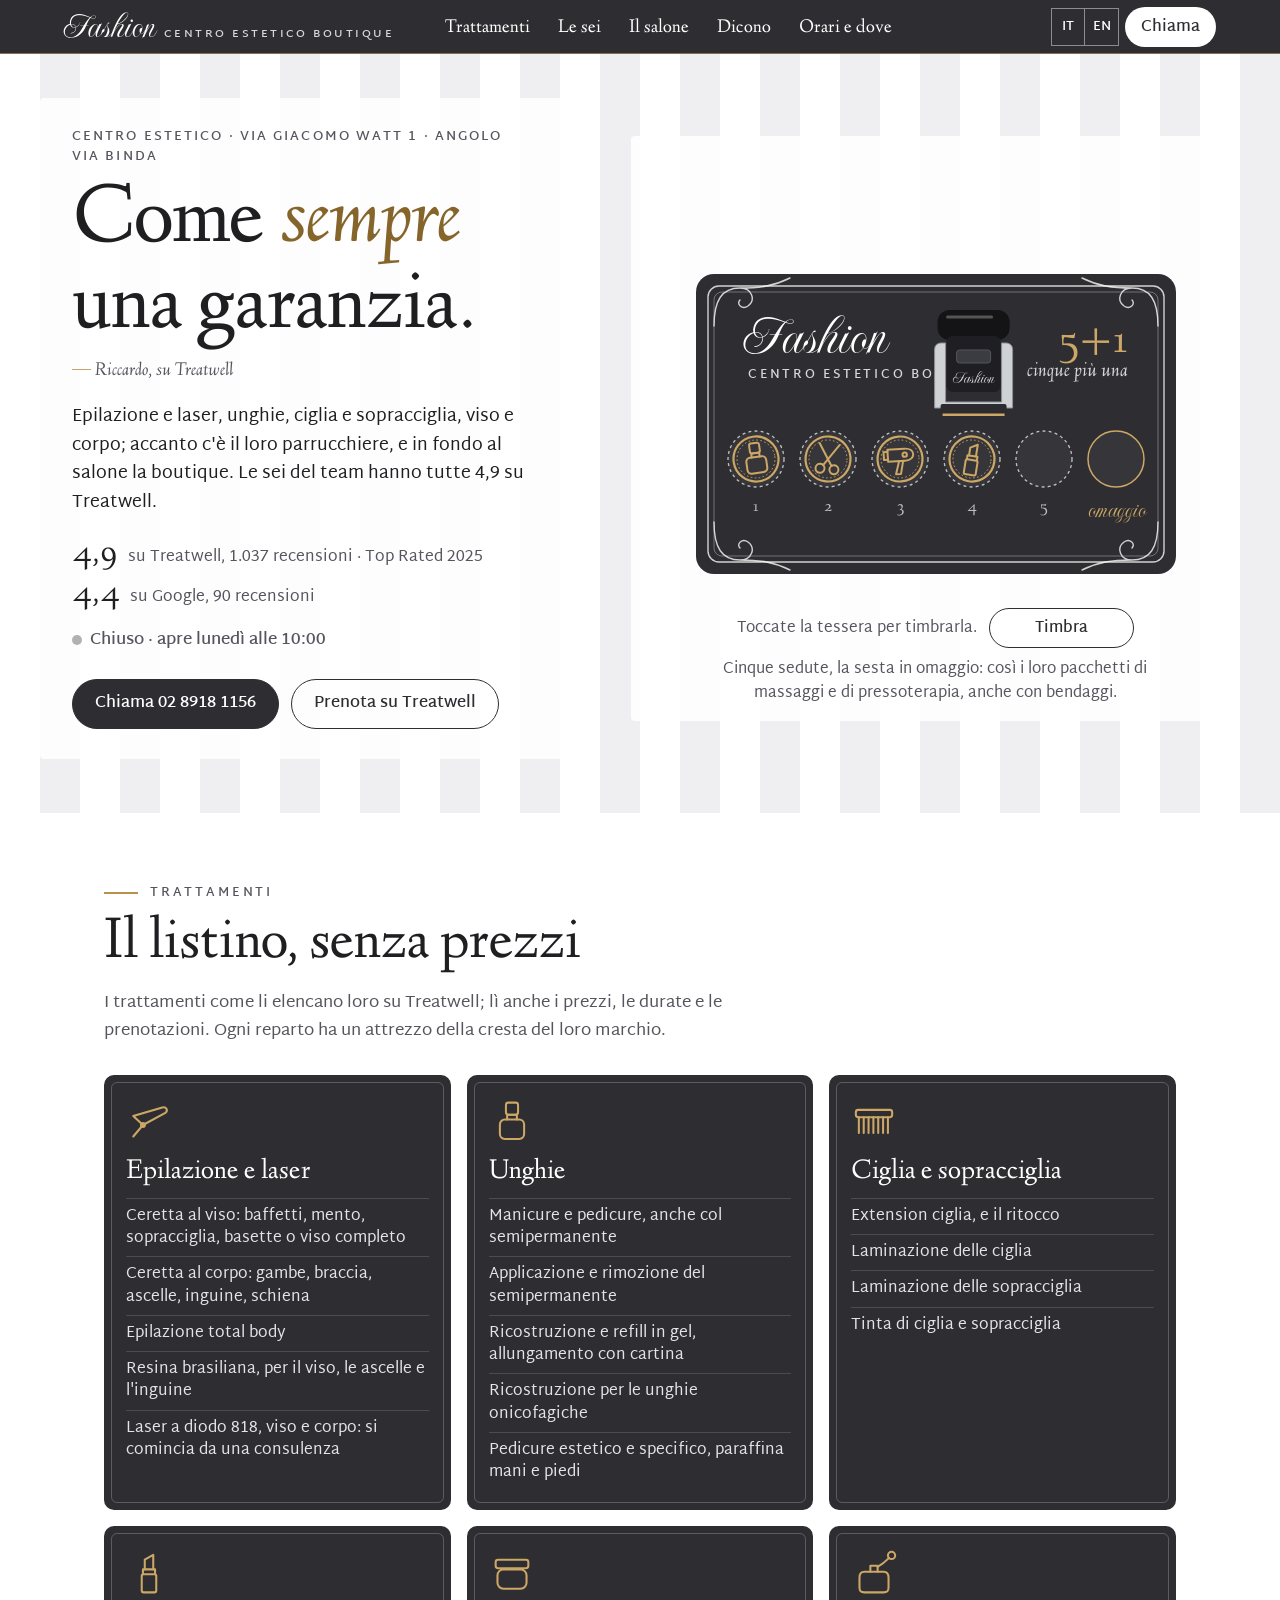
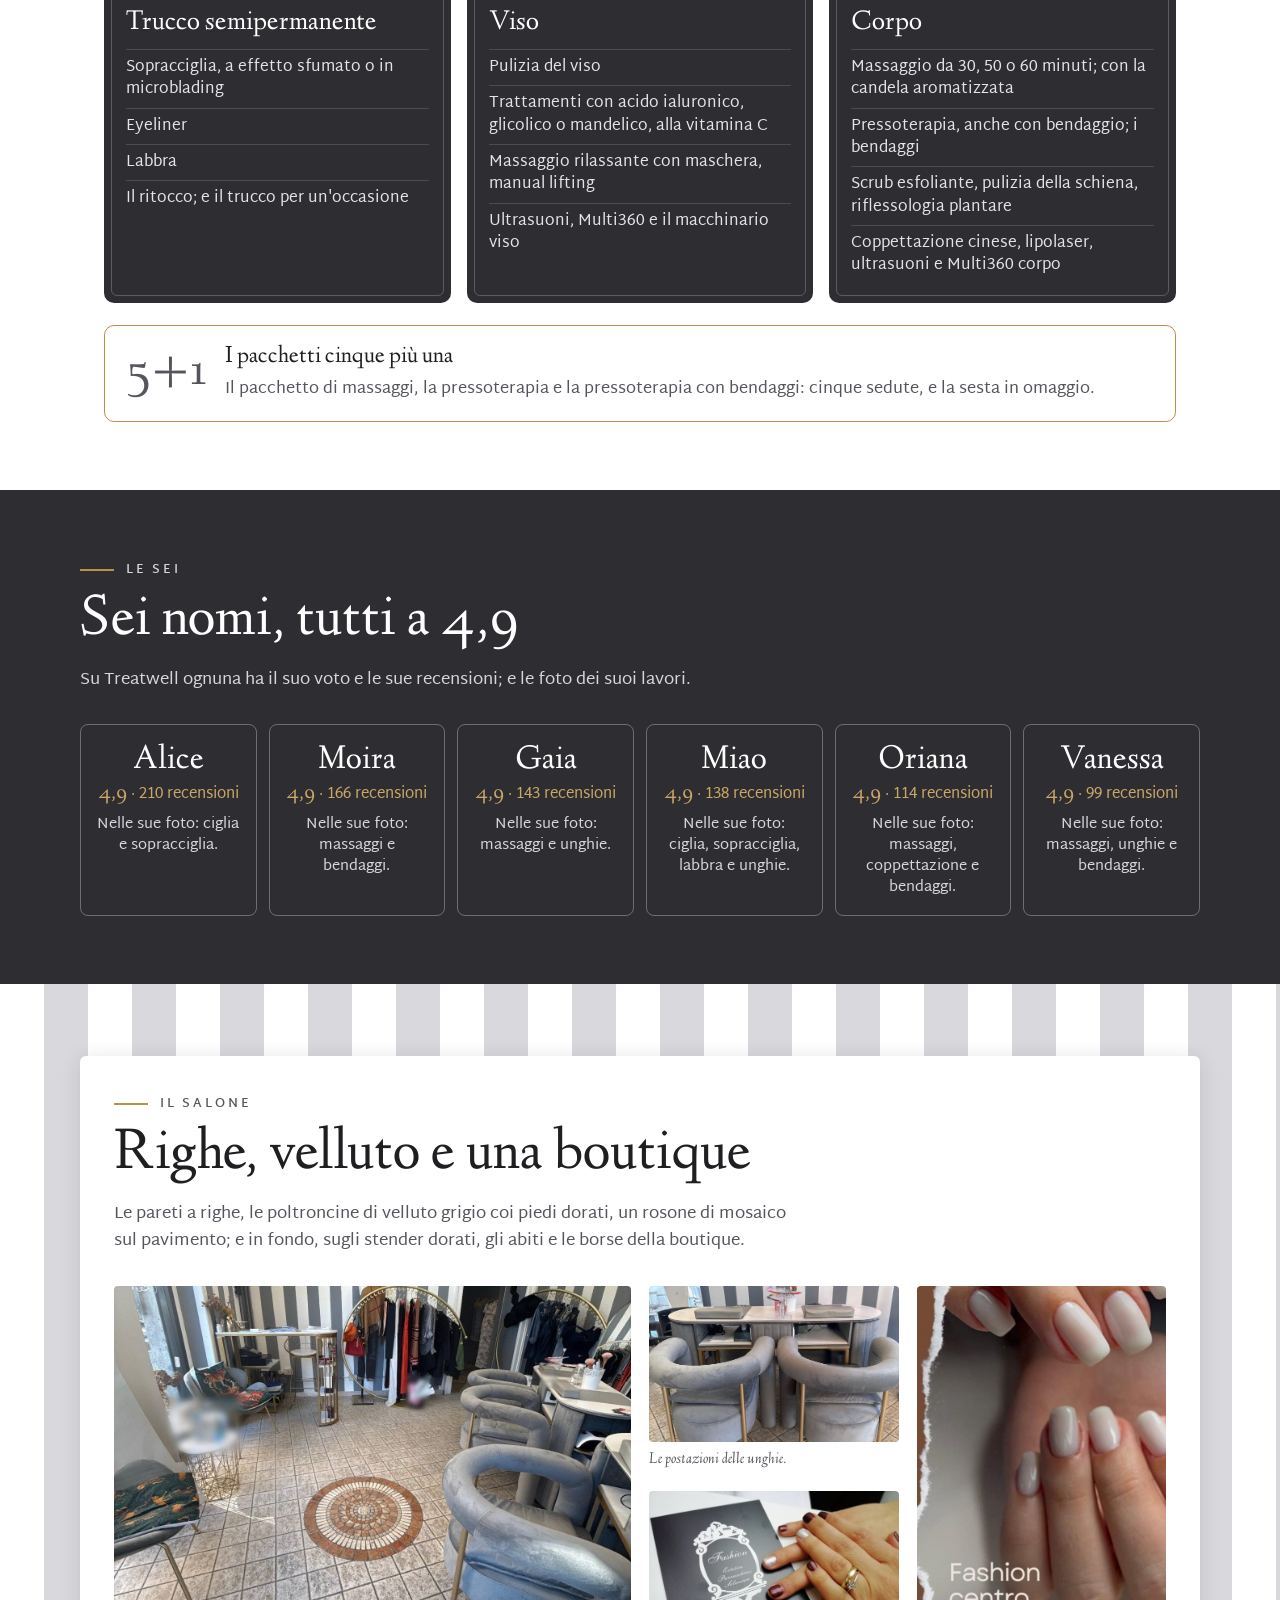
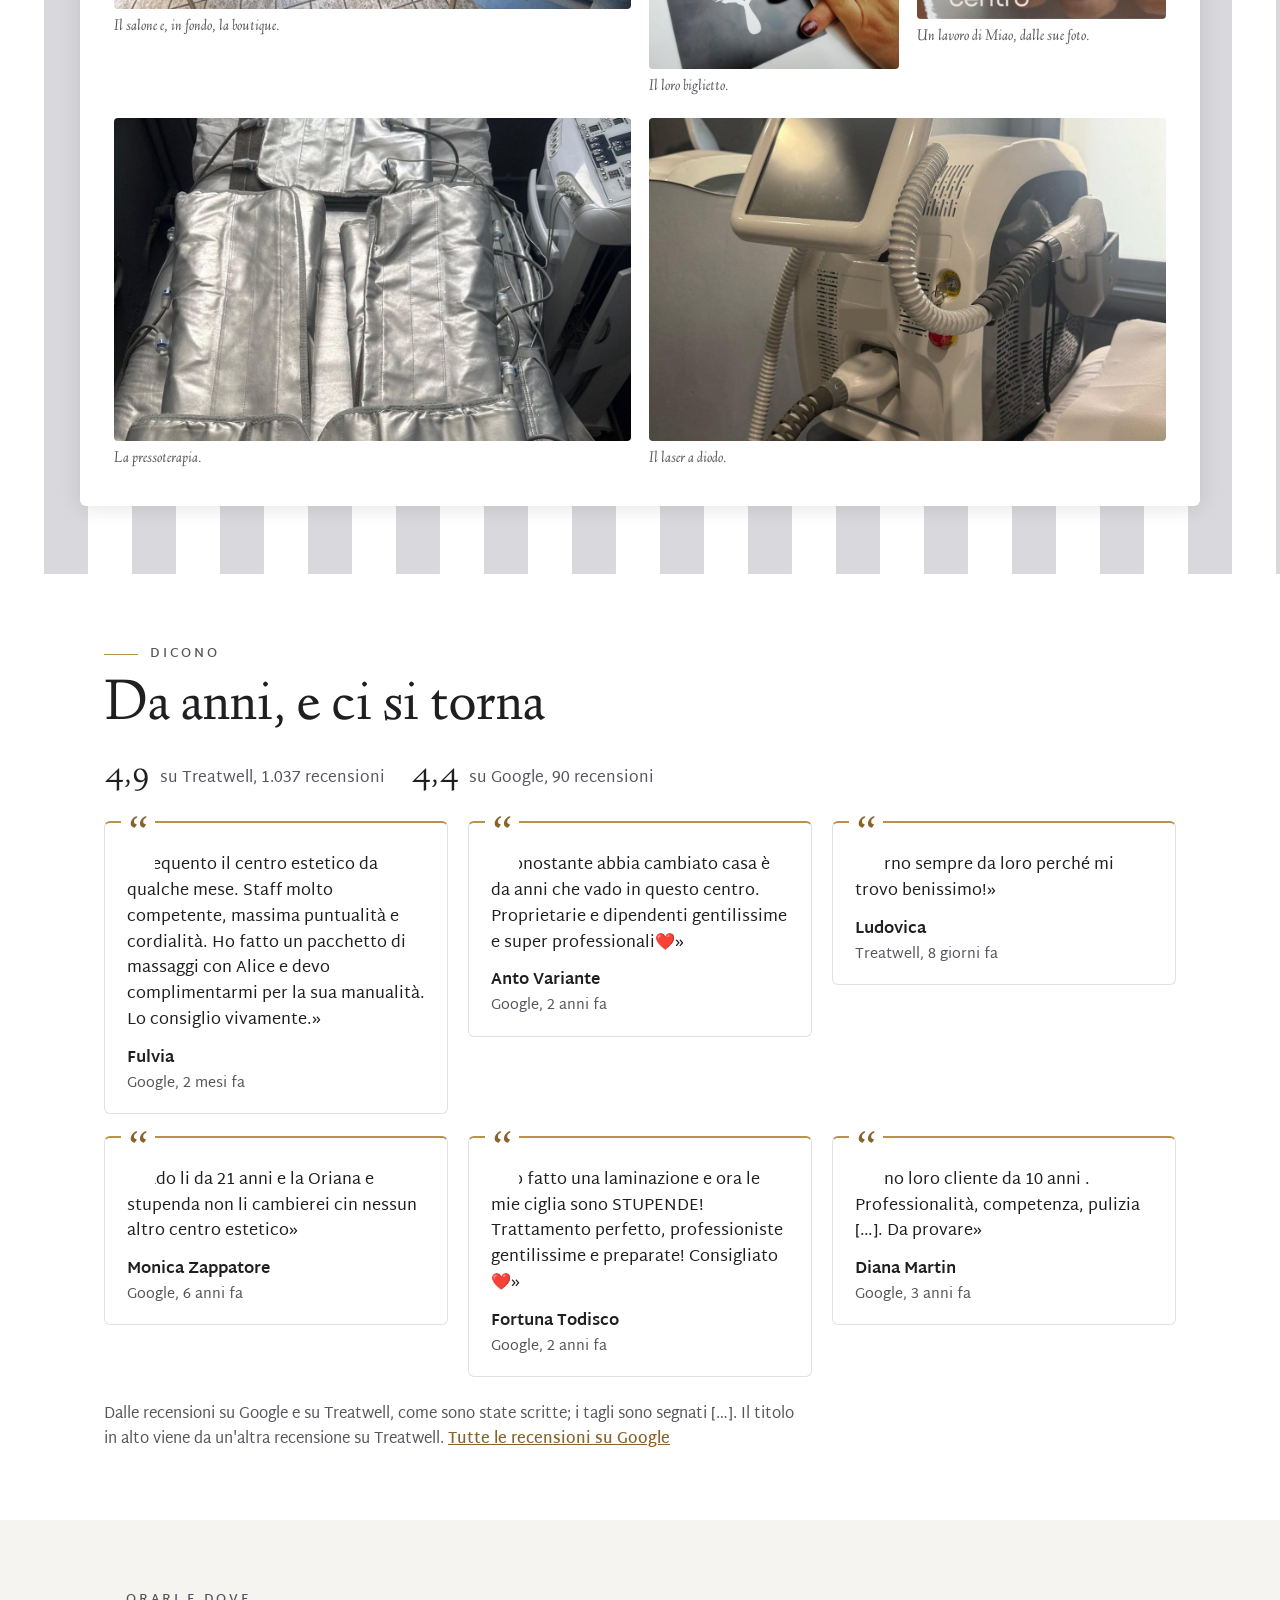
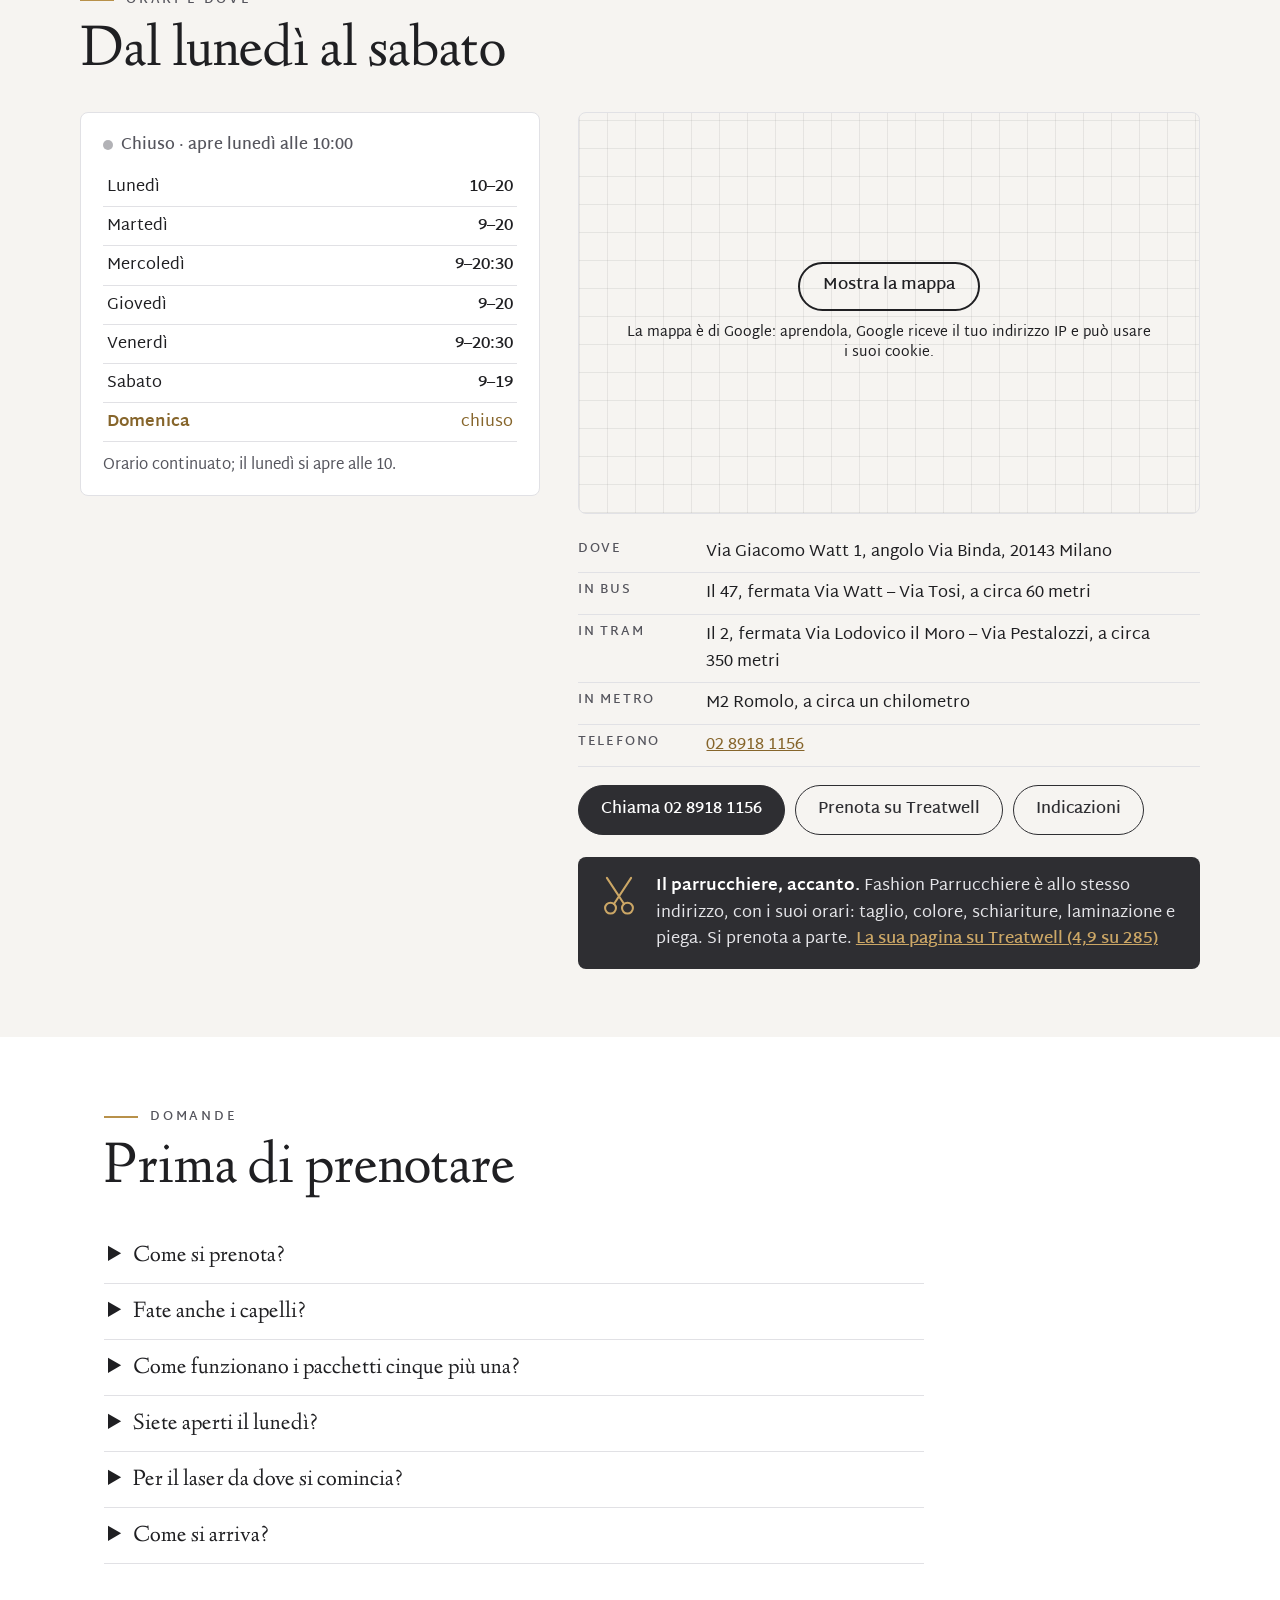
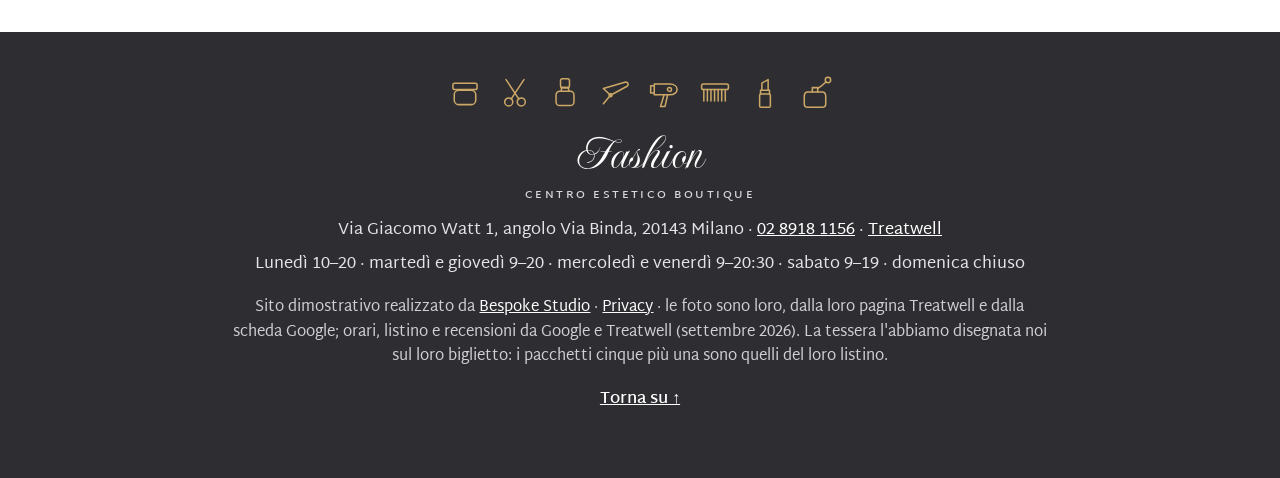
==== commit 2b09f2a8: "Privacy e pulizia: caratteri sul sito, mappa al clic, informativa, noindex - caratteri copiati nel s" ====
--- a/index.html
+++ b/index.html
@@ -3,6 +3,7 @@
 <head>
 <meta charset="utf-8">
 <meta name="viewport" content="width=device-width, initial-scale=1">
+<meta name="robots" content="noindex">
 <script>(function(){var r=document.documentElement;r.classList.remove('no-js');
 /* la firma: finché main.js non parte la tessera resta senza timbri; se il codice non arriva, dopo 2,5 s è piena (stato finale) */
 try{if(!matchMedia('(prefers-reduced-motion: reduce)').matches){r.classList.add('firma-attesa');window.__attesaTessera=setTimeout(function(){r.classList.remove('firma-attesa')},2500)}}catch(e){}})()</script>
@@ -20,15 +21,69 @@
 <link rel="icon" href="img/favicon.svg" type="image/svg+xml">
 <link rel="icon" href="img/favicon-32.png" sizes="32x32" type="image/png">
 <link rel="apple-touch-icon" href="img/apple-touch-icon.png">
-<link rel="preconnect" href="https://fonts.googleapis.com">
-<link rel="preconnect" href="https://fonts.gstatic.com" crossorigin>
-<link href="https://fonts.googleapis.com/css2?family=Imperial+Script&amp;family=Linden+Hill:ital@0;1&amp;family=Martel+Sans:wght@400;600;700&amp;display=swap" rel="stylesheet">
+<link rel="stylesheet" href="fonts/fonts.css?v=1">
 <link rel="stylesheet" href="css/styles.css?v=1">
 <script src="https://cdn.jsdelivr.net/npm/gsap@3.12.5/dist/gsap.min.js" defer></script>
 <script src="https://cdn.jsdelivr.net/npm/gsap@3.12.5/dist/ScrollTrigger.min.js" defer></script>
 <script src="js/main.js?v=1" defer></script>
 <script type="application/ld+json">
-{"@context":"https://schema.org","@type":"BeautySalon","name":"Fashion Centro Estetico Boutique","description":"Centro estetico in Via Giacomo Watt 1, angolo Via Binda, a Milano: epilazione a cera, resina e laser a diodo, unghie, ciglia e sopracciglia, trucco semipermanente, trattamenti viso e corpo, massaggi e pressoterapia anche in pacchetti cinque più una. Accanto il parrucchiere, in fondo al salone la boutique.","url":"https://rotenzark.github.io/fashion-centro-estetico-via-watt/","image":"https://rotenzark.github.io/fashion-centro-estetico-via-watt/img/og.jpg","telephone":"+39 02 8918 1156","address":{"@type":"PostalAddress","streetAddress":"Via Giacomo Watt 1","postalCode":"20143","addressLocality":"Milano","addressRegion":"MI","addressCountry":"IT"},"geo":{"@type":"GeoCoordinates","latitude":45.44437,"longitude":9.155},"openingHoursSpecification":[{"@type":"OpeningHoursSpecification","dayOfWeek":"Monday","opens":"10:00","closes":"20:00"},{"@type":"OpeningHoursSpecification","dayOfWeek":["Tuesday","Thursday"],"opens":"09:00","closes":"20:00"},{"@type":"OpeningHoursSpecification","dayOfWeek":["Wednesday","Friday"],"opens":"09:00","closes":"20:30"},{"@type":"OpeningHoursSpecification","dayOfWeek":"Saturday","opens":"09:00","closes":"19:00"}],"aggregateRating":{"@type":"AggregateRating","ratingValue":"4.4","reviewCount":"90","bestRating":"5"},"sameAs":["https://www.treatwell.it/salone/fashion-centro-estetico-boutique/"]}
+{
+  "@context": "https://schema.org",
+  "@type": "BeautySalon",
+  "name": "Fashion Centro Estetico Boutique",
+  "description": "Centro estetico in Via Giacomo Watt 1, angolo Via Binda, a Milano: epilazione a cera, resina e laser a diodo, unghie, ciglia e sopracciglia, trucco semipermanente, trattamenti viso e corpo, massaggi e pressoterapia anche in pacchetti cinque più una. Accanto il parrucchiere, in fondo al salone la boutique.",
+  "url": "https://rotenzark.github.io/fashion-centro-estetico-via-watt/",
+  "image": "https://rotenzark.github.io/fashion-centro-estetico-via-watt/img/og.jpg",
+  "telephone": "+39 02 8918 1156",
+  "address": {
+    "@type": "PostalAddress",
+    "streetAddress": "Via Giacomo Watt 1",
+    "postalCode": "20143",
+    "addressLocality": "Milano",
+    "addressRegion": "MI",
+    "addressCountry": "IT"
+  },
+  "geo": {
+    "@type": "GeoCoordinates",
+    "latitude": 45.44437,
+    "longitude": 9.155
+  },
+  "openingHoursSpecification": [
+    {
+      "@type": "OpeningHoursSpecification",
+      "dayOfWeek": "Monday",
+      "opens": "10:00",
+      "closes": "20:00"
+    },
+    {
+      "@type": "OpeningHoursSpecification",
+      "dayOfWeek": [
+        "Tuesday",
+        "Thursday"
+      ],
+      "opens": "09:00",
+      "closes": "20:00"
+    },
+    {
+      "@type": "OpeningHoursSpecification",
+      "dayOfWeek": [
+        "Wednesday",
+        "Friday"
+      ],
+      "opens": "09:00",
+      "closes": "20:30"
+    },
+    {
+      "@type": "OpeningHoursSpecification",
+      "dayOfWeek": "Saturday",
+      "opens": "09:00",
+      "closes": "19:00"
+    }
+  ],
+  "sameAs": [
+    "https://www.treatwell.it/salone/fashion-centro-estetico-boutique/"
+  ]
+}
 </script>
 <script type="application/ld+json">
 {"@context":"https://schema.org","@type":"FAQPage","mainEntity":[
@@ -266,12 +321,12 @@
       <p class="voto"><b class="voto__n">4,4</b> <span class="voto__su" data-i18n="d.google">su Google, 90 recensioni</span></p>
     </div>
     <ul class="recensioni">
-      <li class="recensione reveal"><p class="recensione__testo">«Frequento il centro estetico da qualche mese. Staff molto competente, massima puntualità e cordialità. Ho fatto un pacchetto di massaggi con Alice e devo complimentarmi per la sua manualità. Lo consiglio vivamente.»</p><p class="recensione__chi"><b>Fulvia</b> <span data-i18n="d.g2m">Google, 2 mesi fa</span></p></li>
-      <li class="recensione reveal"><p class="recensione__testo">«Nonostante abbia cambiato casa è da anni che vado in questo centro. Proprietarie e dipendenti gentilissime e super professionali❤️»</p><p class="recensione__chi"><b>Anto Variante</b> <span data-i18n="d.g2a">Google, 2 anni fa</span></p></li>
-      <li class="recensione reveal"><p class="recensione__testo">«Torno sempre da loro perché mi trovo benissimo!»</p><p class="recensione__chi"><b>Ludovica</b> <span data-i18n="d.tw">Treatwell, 8 giorni fa</span></p></li>
-      <li class="recensione reveal"><p class="recensione__testo">«Vado li da 21 anni e la Oriana e stupenda non li cambierei cin nessun altro centro estetico»</p><p class="recensione__chi"><b>Monica Zappatore</b> <span data-i18n="d.g6a">Google, 6 anni fa</span></p></li>
-      <li class="recensione reveal"><p class="recensione__testo">«Ho fatto una laminazione e ora le mie ciglia sono STUPENDE! Trattamento perfetto, professioniste gentilissime e preparate! Consigliato ❤️»</p><p class="recensione__chi"><b>Fortuna Todisco</b> <span data-i18n="d.g2a">Google, 2 anni fa</span></p></li>
-      <li class="recensione reveal"><p class="recensione__testo">«Sono loro cliente da 10 anni . Professionalità, competenza, pulizia […]. Da provare»</p><p class="recensione__chi"><b>Diana Martin</b> <span data-i18n="d.g3a">Google, 3 anni fa</span></p></li>
+      <li class="recensione reveal"><p lang="it" class="recensione__testo">«Frequento il centro estetico da qualche mese. Staff molto competente, massima puntualità e cordialità. Ho fatto un pacchetto di massaggi con Alice e devo complimentarmi per la sua manualità. Lo consiglio vivamente.»</p><p class="recensione__chi"><b>Fulvia</b> <span data-i18n="d.g2m">Google, 2 mesi fa</span></p></li>
+      <li class="recensione reveal"><p lang="it" class="recensione__testo">«Nonostante abbia cambiato casa è da anni che vado in questo centro. Proprietarie e dipendenti gentilissime e super professionali❤️»</p><p class="recensione__chi"><b>Anto Variante</b> <span data-i18n="d.g2a">Google, 2 anni fa</span></p></li>
+      <li class="recensione reveal"><p lang="it" class="recensione__testo">«Torno sempre da loro perché mi trovo benissimo!»</p><p class="recensione__chi"><b>Ludovica</b> <span data-i18n="d.tw">Treatwell, 8 giorni fa</span></p></li>
+      <li class="recensione reveal"><p lang="it" class="recensione__testo">«Vado li da 21 anni e la Oriana e stupenda non li cambierei cin nessun altro centro estetico»</p><p class="recensione__chi"><b>Monica Zappatore</b> <span data-i18n="d.g6a">Google, 6 anni fa</span></p></li>
+      <li class="recensione reveal"><p lang="it" class="recensione__testo">«Ho fatto una laminazione e ora le mie ciglia sono STUPENDE! Trattamento perfetto, professioniste gentilissime e preparate! Consigliato ❤️»</p><p class="recensione__chi"><b>Fortuna Todisco</b> <span data-i18n="d.g2a">Google, 2 anni fa</span></p></li>
+      <li class="recensione reveal"><p lang="it" class="recensione__testo">«Sono loro cliente da 10 anni . Professionalità, competenza, pulizia […]. Da provare»</p><p class="recensione__chi"><b>Diana Martin</b> <span data-i18n="d.g3a">Google, 3 anni fa</span></p></li>
     </ul>
     <p class="dicono__nota"><span data-i18n="d.nota">Dalle recensioni su Google e su Treatwell, come sono state scritte; i tagli sono segnati […]. Il titolo in alto viene da un&#39;altra recensione su Treatwell.</span> <a href="https://www.google.com/maps/search/?api=1&amp;query=Fashion+Centro+Estetico+Boutique%2C+Via+Giacomo+Watt+1%2C+Milano" target="_blank" rel="noopener" data-i18n="d.tutte">Tutte le recensioni su Google</a></p>
   </section>
@@ -299,7 +354,7 @@
       </div>
       <div class="orari__dove">
         <div class="mappa reveal">
-          <iframe title="Mappa: Fashion Centro Estetico Boutique, Via Giacomo Watt 1, Milano" data-i18n-title="o.mappa" src="https://maps.google.com/maps?q=Fashion%20Centro%20Estetico%20Boutique%2C%20Via%20Giacomo%20Watt%201%2C%20Milano&amp;z=16&amp;output=embed" width="600" height="400" loading="lazy" referrerpolicy="no-referrer-when-downgrade"></iframe>
+          <div class="mappa-clic" data-mappa-clic style="--mappa-h: 400px"><template><iframe title="Mappa: Fashion Centro Estetico Boutique, Via Giacomo Watt 1, Milano" data-i18n-title="o.mappa" src="https://maps.google.com/maps?q=Fashion%20Centro%20Estetico%20Boutique%2C%20Via%20Giacomo%20Watt%201%2C%20Milano&amp;z=16&amp;output=embed" width="600" height="400" loading="lazy" referrerpolicy="no-referrer-when-downgrade"></iframe></template><div class="mappa-clic__velo"><a class="mappa-clic__btn" href="https://www.google.com/maps/search/?api=1&amp;query=Fashion+Centro+Estetico+Boutique%2C+Via+Giacomo+Watt+1%2C+Milano" target="_blank" rel="noopener">Mostra la mappa</a><p class="mappa-clic__nota">La mappa è di Google: aprendola, Google riceve il tuo indirizzo IP e può usare i suoi cookie.</p></div></div>
         </div>
         <dl class="indirizzo">
           <div><dt data-i18n="o.dove">Dove</dt><dd data-i18n="o.dovev">Via Giacomo Watt 1, angolo Via Binda, 20143 Milano</dd></div>
@@ -339,7 +394,7 @@
     <p class="piede__marchio" aria-hidden="true"><span class="marchio__nome">Fashion</span> <span class="marchio__sotto">Centro Estetico Boutique</span></p>
     <p class="piede__dove">Via Giacomo Watt 1, angolo Via Binda, 20143 Milano · <a href="tel:+390289181156" class="intero">02 8918 1156</a> · <a href="https://www.treatwell.it/salone/fashion-centro-estetico-boutique/" target="_blank" rel="noopener">Treatwell</a></p>
     <p class="piede__orario" data-i18n="f.orario">Lunedì 10–20 · martedì e giovedì 9–20 · mercoledì e venerdì 9–20:30 · sabato 9–19 · domenica chiuso</p>
-    <p class="piede__cred" data-i18n="f.cred">Sito dimostrativo realizzato da <a href="https://bespokestud.io" rel="noopener">Bespoke Studio</a> · le foto sono loro, dalla loro pagina Treatwell e dalla scheda Google; orari, listino e recensioni da Google e Treatwell (settembre 2026). La tessera l&#39;abbiamo disegnata noi sul loro biglietto: i pacchetti cinque più una sono quelli del loro listino.</p>
+    <p class="piede__cred" data-i18n="f.cred">Sito dimostrativo realizzato da <a href="https://bespokestud.io" rel="noopener">Bespoke Studio</a> · <a href="privacy.html">Privacy</a> · le foto sono loro, dalla loro pagina Treatwell e dalla scheda Google; orari, listino e recensioni da Google e Treatwell (settembre 2026). La tessera l&#39;abbiamo disegnata noi sul loro biglietto: i pacchetti cinque più una sono quelli del loro listino.</p>
     <p><a class="piede__su" href="#inizio" data-i18n="f.su">Torna su ↑</a></p>
   </div>
 </footer>
@@ -354,5 +409,6 @@
   <img id="lightboxImg" src="" alt="">
 </div>
 
+<script src="js/mappa-clic.js?v=1" defer></script>
 </body>
 </html>
--- a/fonts/fonts.css
+++ b/fonts/fonts.css
@@ -0,0 +1,145 @@
+/* Caratteri ospitati sul sito: nessuna richiesta a Google Fonts o Fontshare (giro privacy 1/10/2026). Licenze in LICENSE.txt. */
+/* vietnamese */
+@font-face {
+  font-family: 'Imperial Script';
+  font-style: normal;
+  font-weight: 400;
+  font-display: swap;
+  src: url(imperialscript-v8-5DCPAKrpzy_H98IV2ISnZBbGrVNfNePkjts.woff2) format('woff2');
+  unicode-range: U+0102-0103, U+0110-0111, U+0128-0129, U+0168-0169, U+01A0-01A1, U+01AF-01B0, U+0300-0301, U+0303-0304, U+0308-0309, U+0323, U+0329, U+1EA0-1EF9, U+20AB;
+}
+/* latin-ext */
+@font-face {
+  font-family: 'Imperial Script';
+  font-style: normal;
+  font-weight: 400;
+  font-display: swap;
+  src: url(imperialscript-v8-5DCPAKrpzy_H98IV2ISnZBbGrVNfNOPkjts.woff2) format('woff2');
+  unicode-range: U+0100-02BA, U+02BD-02C5, U+02C7-02CC, U+02CE-02D7, U+02DD-02FF, U+0304, U+0308, U+0329, U+1D00-1DBF, U+1E00-1E9F, U+1EF2-1EFF, U+2020, U+20A0-20AB, U+20AD-20C0, U+2113, U+2C60-2C7F, U+A720-A7FF;
+}
+/* latin */
+@font-face {
+  font-family: 'Imperial Script';
+  font-style: normal;
+  font-weight: 400;
+  font-display: swap;
+  src: url(imperialscript-v8-5DCPAKrpzy_H98IV2ISnZBbGrVNfOuPk.woff2) format('woff2');
+  unicode-range: U+0000-00FF, U+0131, U+0152-0153, U+02BB-02BC, U+02C6, U+02DA, U+02DC, U+0304, U+0308, U+0329, U+2000-206F, U+20AC, U+2122, U+2191, U+2193, U+2212, U+2215, U+FEFF, U+FFFD;
+}
+/* latin-ext */
+@font-face {
+  font-family: 'Linden Hill';
+  font-style: italic;
+  font-weight: 400;
+  font-display: swap;
+  src: url(lindenhill-v27--F63fjxoKSg9Yc3hZgO8yjFK1iEq129k.woff2) format('woff2');
+  unicode-range: U+0100-02BA, U+02BD-02C5, U+02C7-02CC, U+02CE-02D7, U+02DD-02FF, U+0304, U+0308, U+0329, U+1D00-1DBF, U+1E00-1E9F, U+1EF2-1EFF, U+2020, U+20A0-20AB, U+20AD-20C0, U+2113, U+2C60-2C7F, U+A720-A7FF;
+}
+/* latin */
+@font-face {
+  font-family: 'Linden Hill';
+  font-style: italic;
+  font-weight: 400;
+  font-display: swap;
+  src: url(lindenhill-v27--F63fjxoKSg9Yc3hZgO8yjFK1i8q1w.woff2) format('woff2');
+  unicode-range: U+0000-00FF, U+0131, U+0152-0153, U+02BB-02BC, U+02C6, U+02DA, U+02DC, U+0304, U+0308, U+0329, U+2000-206F, U+20AC, U+2122, U+2191, U+2193, U+2212, U+2215, U+FEFF, U+FFFD;
+}
+/* latin-ext */
+@font-face {
+  font-family: 'Linden Hill';
+  font-style: normal;
+  font-weight: 400;
+  font-display: swap;
+  src: url(lindenhill-v27--F61fjxoKSg9Yc3hZgO8yjFB5i0y0w.woff2) format('woff2');
+  unicode-range: U+0100-02BA, U+02BD-02C5, U+02C7-02CC, U+02CE-02D7, U+02DD-02FF, U+0304, U+0308, U+0329, U+1D00-1DBF, U+1E00-1E9F, U+1EF2-1EFF, U+2020, U+20A0-20AB, U+20AD-20C0, U+2113, U+2C60-2C7F, U+A720-A7FF;
+}
+/* latin */
+@font-face {
+  font-family: 'Linden Hill';
+  font-style: normal;
+  font-weight: 400;
+  font-display: swap;
+  src: url(lindenhill-v27--F61fjxoKSg9Yc3hZgO8yjFP5i0.woff2) format('woff2');
+  unicode-range: U+0000-00FF, U+0131, U+0152-0153, U+02BB-02BC, U+02C6, U+02DA, U+02DC, U+0304, U+0308, U+0329, U+2000-206F, U+20AC, U+2122, U+2191, U+2193, U+2212, U+2215, U+FEFF, U+FFFD;
+}
+/* devanagari */
+@font-face {
+  font-family: 'Martel Sans';
+  font-style: normal;
+  font-weight: 400;
+  font-display: swap;
+  src: url(martelsans-v14-h0GsssGi7VdzDgKjM-4d8hjZx-6_Pg.woff2) format('woff2');
+  unicode-range: U+0900-097F, U+1CD0-1CF9, U+200C-200D, U+20A8, U+20B9, U+20F0, U+25CC, U+A830-A839, U+A8E0-A8FF, U+11B00-11B09;
+}
+/* latin-ext */
+@font-face {
+  font-family: 'Martel Sans';
+  font-style: normal;
+  font-weight: 400;
+  font-display: swap;
+  src: url(martelsans-v14-h0GsssGi7VdzDgKjM-4d8hjWx-6_Pg.woff2) format('woff2');
+  unicode-range: U+0100-02BA, U+02BD-02C5, U+02C7-02CC, U+02CE-02D7, U+02DD-02FF, U+0304, U+0308, U+0329, U+1D00-1DBF, U+1E00-1E9F, U+1EF2-1EFF, U+2020, U+20A0-20AB, U+20AD-20C0, U+2113, U+2C60-2C7F, U+A720-A7FF;
+}
+/* latin */
+@font-face {
+  font-family: 'Martel Sans';
+  font-style: normal;
+  font-weight: 400;
+  font-display: swap;
+  src: url(martelsans-v14-h0GsssGi7VdzDgKjM-4d8hjYx-4.woff2) format('woff2');
+  unicode-range: U+0000-00FF, U+0131, U+0152-0153, U+02BB-02BC, U+02C6, U+02DA, U+02DC, U+0304, U+0308, U+0329, U+2000-206F, U+20AC, U+2122, U+2191, U+2193, U+2212, U+2215, U+FEFF, U+FFFD;
+}
+/* devanagari */
+@font-face {
+  font-family: 'Martel Sans';
+  font-style: normal;
+  font-weight: 600;
+  font-display: swap;
+  src: url(martelsans-v14-h0GxssGi7VdzDgKjM-4d8hAH4_uBH0gXqA.woff2) format('woff2');
+  unicode-range: U+0900-097F, U+1CD0-1CF9, U+200C-200D, U+20A8, U+20B9, U+20F0, U+25CC, U+A830-A839, U+A8E0-A8FF, U+11B00-11B09;
+}
+/* latin-ext */
+@font-face {
+  font-family: 'Martel Sans';
+  font-style: normal;
+  font-weight: 600;
+  font-display: swap;
+  src: url(martelsans-v14-h0GxssGi7VdzDgKjM-4d8hAH4_uOH0gXqA.woff2) format('woff2');
+  unicode-range: U+0100-02BA, U+02BD-02C5, U+02C7-02CC, U+02CE-02D7, U+02DD-02FF, U+0304, U+0308, U+0329, U+1D00-1DBF, U+1E00-1E9F, U+1EF2-1EFF, U+2020, U+20A0-20AB, U+20AD-20C0, U+2113, U+2C60-2C7F, U+A720-A7FF;
+}
+/* latin */
+@font-face {
+  font-family: 'Martel Sans';
+  font-style: normal;
+  font-weight: 600;
+  font-display: swap;
+  src: url(martelsans-v14-h0GxssGi7VdzDgKjM-4d8hAH4_uAH0g.woff2) format('woff2');
+  unicode-range: U+0000-00FF, U+0131, U+0152-0153, U+02BB-02BC, U+02C6, U+02DA, U+02DC, U+0304, U+0308, U+0329, U+2000-206F, U+20AC, U+2122, U+2191, U+2193, U+2212, U+2215, U+FEFF, U+FFFD;
+}
+/* devanagari */
+@font-face {
+  font-family: 'Martel Sans';
+  font-style: normal;
+  font-weight: 700;
+  font-display: swap;
+  src: url(martelsans-v14-h0GxssGi7VdzDgKjM-4d8hBj4vuBH0gXqA.woff2) format('woff2');
+  unicode-range: U+0900-097F, U+1CD0-1CF9, U+200C-200D, U+20A8, U+20B9, U+20F0, U+25CC, U+A830-A839, U+A8E0-A8FF, U+11B00-11B09;
+}
+/* latin-ext */
+@font-face {
+  font-family: 'Martel Sans';
+  font-style: normal;
+  font-weight: 700;
+  font-display: swap;
+  src: url(martelsans-v14-h0GxssGi7VdzDgKjM-4d8hBj4vuOH0gXqA.woff2) format('woff2');
+  unicode-range: U+0100-02BA, U+02BD-02C5, U+02C7-02CC, U+02CE-02D7, U+02DD-02FF, U+0304, U+0308, U+0329, U+1D00-1DBF, U+1E00-1E9F, U+1EF2-1EFF, U+2020, U+20A0-20AB, U+20AD-20C0, U+2113, U+2C60-2C7F, U+A720-A7FF;
+}
+/* latin */
+@font-face {
+  font-family: 'Martel Sans';
+  font-style: normal;
+  font-weight: 700;
+  font-display: swap;
+  src: url(martelsans-v14-h0GxssGi7VdzDgKjM-4d8hBj4vuAH0g.woff2) format('woff2');
+  unicode-range: U+0000-00FF, U+0131, U+0152-0153, U+02BB-02BC, U+02C6, U+02DA, U+02DC, U+0304, U+0308, U+0329, U+2000-206F, U+20AC, U+2122, U+2191, U+2193, U+2212, U+2215, U+FEFF, U+FFFD;
+}
--- a/css/styles.css
+++ b/css/styles.css
@@ -299,3 +299,12 @@
 .timbro__inchiostro { stroke: var(--oro-chiaro); stroke-width: 2.4; fill: none; }
 .firma-attesa .impronta { opacity: 0; }
 /*/TESSERA*/
+
+/*MAPPACLIC*/
+/* la mappa Google si carica solo al clic (giro privacy 1/10/2026) */
+.mappa-clic { display: flex; align-items: center; justify-content: center; width: 100%; height: 100%; min-height: var(--mappa-h, 320px); box-sizing: border-box; padding: 24px; text-align: center; background: repeating-linear-gradient(0deg, rgba(127, 127, 127, 0.14) 0 1px, transparent 1px 28px), repeating-linear-gradient(90deg, rgba(127, 127, 127, 0.14) 0 1px, transparent 1px 28px); }
+.mappa-clic__velo { display: flex; flex-direction: column; align-items: center; gap: 12px; max-width: 32em; }
+.mappa-clic__btn { display: inline-block; padding: 0.75em 1.4em; border: 2px solid currentColor; border-radius: 999px; color: inherit; font: inherit; font-weight: 600; line-height: 1.2; text-decoration: none; background: transparent; cursor: pointer; }
+.mappa-clic__btn:hover, .mappa-clic__btn:focus-visible { text-decoration: underline; }
+.mappa-clic__nota { margin: 0; font-size: 0.85em; line-height: 1.45; }
+/*/MAPPACLIC*/
